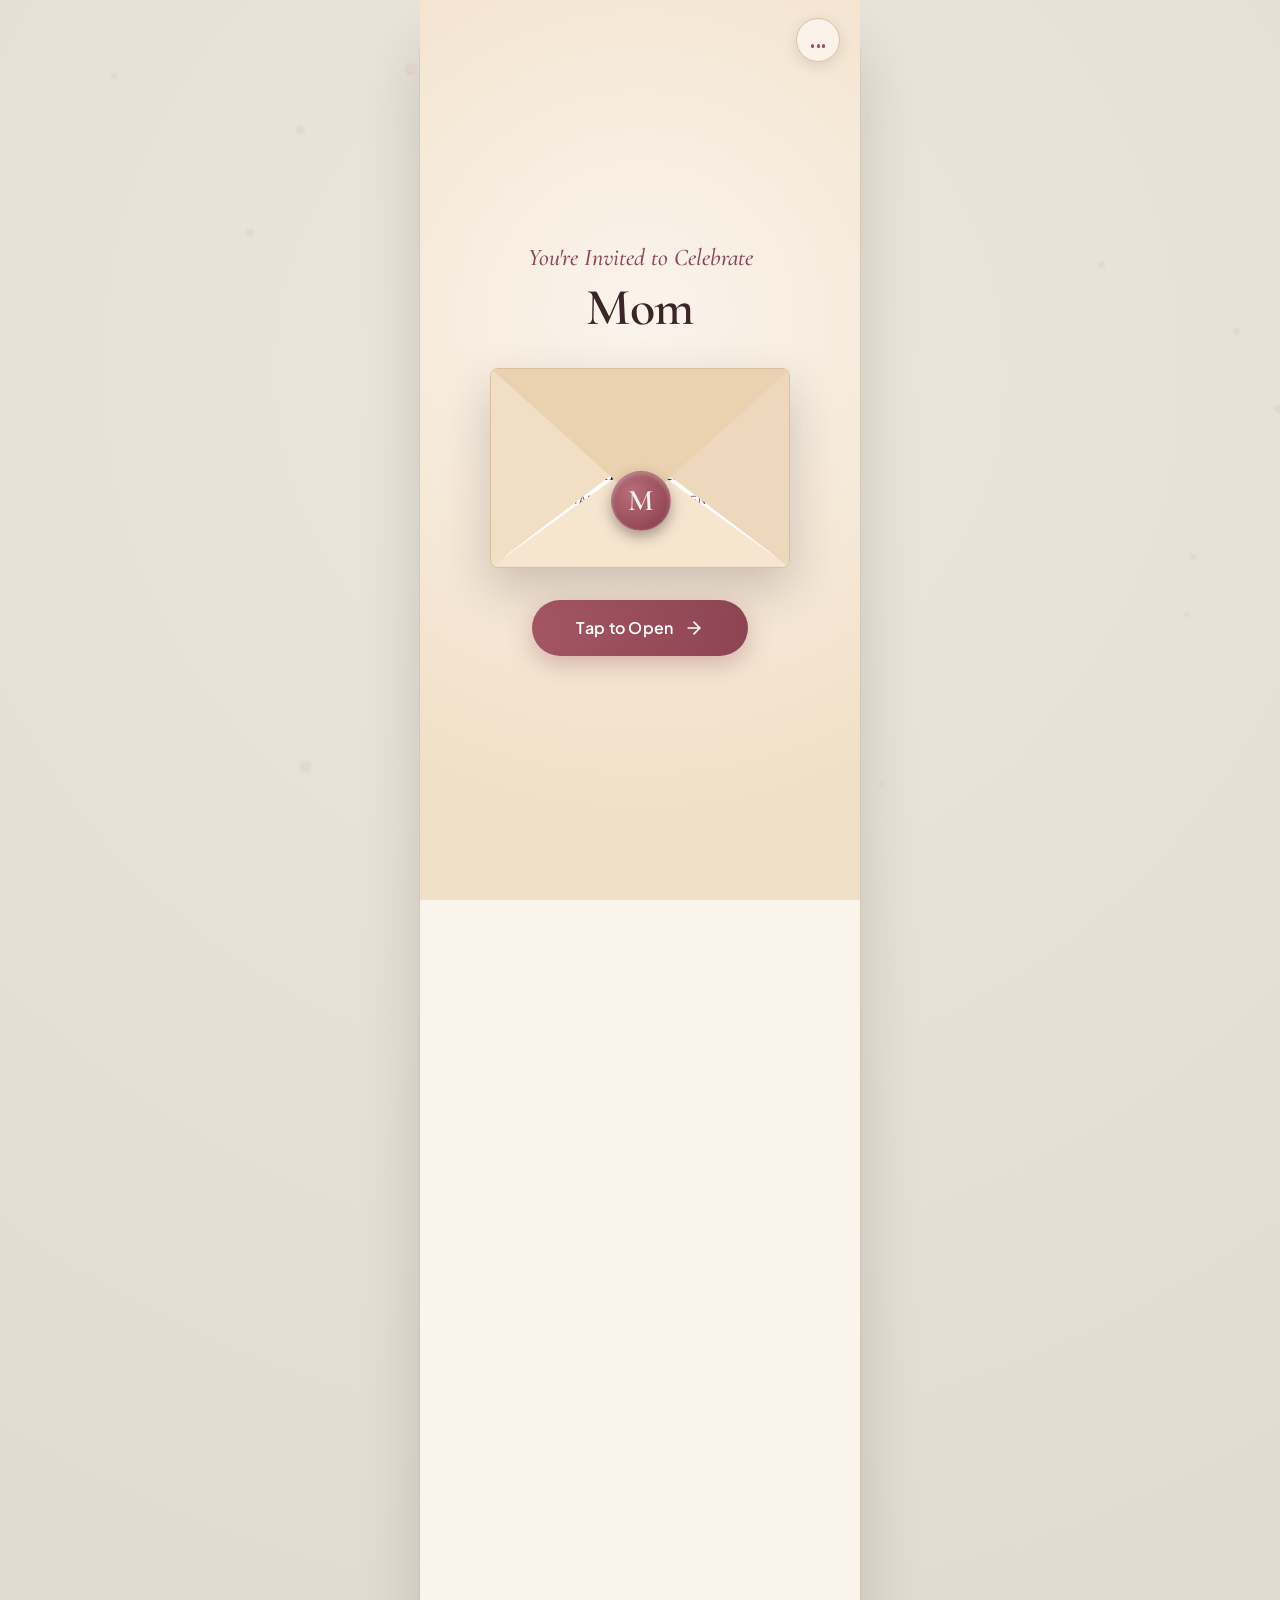
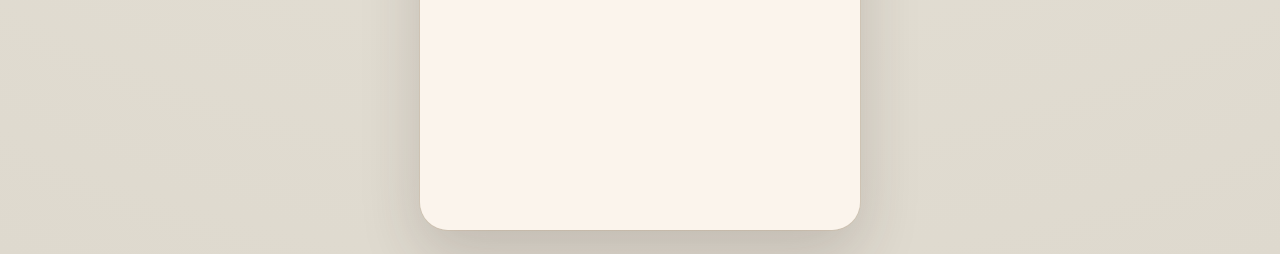
==== index.html @ 0b591f35 "drafft" ====
<!DOCTYPE html>
<html lang="en">
<head>
  <meta charset="utf-8">
  <meta name="viewport" content="width=device-width, initial-scale=1.0, maximum-scale=5.0, viewport-fit=cover">
  <meta name="theme-color" content="#FBF4EC">
  <meta name="apple-mobile-web-app-capable" content="yes">
  <meta name="apple-mobile-web-app-status-bar-style" content="default">
  <meta name="description" content="You're Invited to Celebrate Mom's Birthday! An elegant online invitation.">

  <title>Mom's Birthday Celebration | Online Invitation</title>

  <!-- Preconnect to Google Fonts for lightning-fast typography on mobile -->
  <link rel="preconnect" href="https://fonts.googleapis.com">
  <link rel="preconnect" href="https://fonts.gstatic.com" crossorigin>
  <link href="https://fonts.googleapis.com/css2?family=Cormorant+Garamond:ital,wght@0,500;0,600;1,500;1,600&family=Plus+Jakarta+Sans:wght@400;500;600;700&display=swap" rel="stylesheet">

  <link rel="stylesheet" href="css/style.css">
</head>
<body>

  <!-- Fullscreen Confetti Canvas -->
  <canvas id="confetti-canvas"></canvas>

  <!-- Ambient Floating Petals / Sparkles Background -->
  <div class="ambient-particles" id="ambient-particles" aria-hidden="true"></div>

  <!-- Sticky Audio Control Toggle -->
  <button id="music-toggle-btn" class="music-toggle-btn" aria-label="Play background music" title="Toggle Music">
    <div class="music-bars" aria-hidden="true">
      <span class="music-bar"></span>
      <span class="music-bar"></span>
      <span class="music-bar"></span>
    </div>
  </button>

  <!-- Central Mobile Container -->
  <div class="app-viewport">

    <!-- ====================================================================
         SCREEN 1: 3D INTERACTIVE ENVELOPE (Splash)
         ==================================================================== -->
    <section id="screen-envelope" class="screen-envelope" aria-label="Invitation Envelope">
      
      <div class="envelope-header">
        <p class="envelope-subtitle">You're Invited to Celebrate</p>
        <h1 class="envelope-title">Mom</h1>
      </div>

      <!-- 3D Envelope Stage -->
      <div class="envelope-stage" id="envelope-stage">
        <div class="envelope-box" id="envelope-box" role="button" tabindex="0" aria-label="Open Birthday Invitation Envelope">
          
          <!-- Back layer -->
          <div class="envelope-back"></div>

          <!-- The letter sliding upward -->
          <div class="envelope-letter" id="envelope-letter">
            <span class="letter-mini-title">A Milestone Celebration</span>
            <span class="letter-mini-name">Mom's Birthday</span>
            <span class="letter-mini-date">Tap below to open</span>
          </div>

          <!-- Front envelope folds -->
          <div class="envelope-front-pocket" aria-hidden="true">
            <div class="envelope-pocket-left"></div>
            <div class="envelope-pocket-right"></div>
            <div class="envelope-pocket-bottom"></div>
          </div>

          <!-- Top flap that rotates in 3D -->
          <div class="envelope-flap" id="envelope-flap" aria-hidden="true"></div>

          <!-- Wax Seal with "M" initial -->
          <div class="wax-seal" id="wax-seal" aria-hidden="true">M</div>

        </div>
      </div>

      <!-- Open CTA Button -->
      <button id="open-invite-btn" class="open-invite-btn">
        <span>Tap to Open</span>
        <svg width="20" height="20" viewBox="0 0 24 24" fill="none" stroke="currentColor" stroke-width="2" stroke-linecap="round" stroke-linejoin="round" aria-hidden="true">
          <path d="M5 12h14"></path>
          <path d="m12 5 7 7-7 7"></path>
        </svg>
      </button>

    </section>

    <!-- ====================================================================
         SCREEN 2 & 3: MAIN CELEBRATION INVITATION
         ==================================================================== -->
    <main id="main-invitation" class="main-invitation">

      <!-- --- HERO SECTION --- -->
      <header class="hero-section">
        <p class="hero-tagline">A Birthday Celebration</p>
        
        <!-- Arched Photo Frame -->
        <div class="mom-portrait-wrap">
          <img src="asset/mader.jpeg" alt="Mom's Portrait" class="mom-portrait-img" loading="eager">
        </div>

        <h1 class="hero-name">Mom</h1>
        <p class="hero-milestone">50th Birthday</p>

        <!-- Live Real-Time Countdown -->
        <div class="countdown-container" aria-label="Countdown to Birthday Celebration">
          <div class="countdown-box">
            <div class="countdown-value" id="count-days">00</div>
            <div class="countdown-label">Days</div>
          </div>
          <div class="countdown-box">
            <div class="countdown-value" id="count-hours">00</div>
            <div class="countdown-label">Hours</div>
          </div>
          <div class="countdown-box">
            <div class="countdown-value" id="count-mins">00</div>
            <div class="countdown-label">Mins</div>
          </div>
          <div class="countdown-box">
            <div class="countdown-value" id="count-secs">00</div>
            <div class="countdown-label">Secs</div>
          </div>
        </div>
      </header>

      <!-- --- MEMORY LANE SECTION --- -->
      <section class="memory-lane-section" aria-label="Memory Lane Photo Carousel">
        <h2 class="section-heading">Memory Lane</h2>
        <p class="section-subheading">Swipe through the years</p>

        <div class="carousel-viewport-wrapper">
          <button id="carousel-prev" class="carousel-nav-btn carousel-nav-prev" aria-label="Previous Photo">
            <svg width="18" height="18" viewBox="0 0 24 24" fill="none" stroke="currentColor" stroke-width="2.5" stroke-linecap="round" stroke-linejoin="round"><path d="m15 18-6-6 6-6"/></svg>
          </button>

          <div class="memory-carousel" id="memory-carousel" tabindex="0">
            
            <article class="memory-card">
              <div class="memory-photo-wrap">
                <img src="asset/2.jpeg" alt="Memory Photo 1" loading="lazy">
              </div>
              <div class="memory-caption-box">
                <h3 class="memory-caption-title">Forever Radiant</h3>
                <p class="memory-caption-text">A heart full of love and grace that lights up every room.</p>
              </div>
            </article>

            <article class="memory-card">
              <div class="memory-photo-wrap">
                <img src="asset/3.jpeg" alt="Memory Photo 2" loading="lazy">
              </div>
              <div class="memory-caption-box">
                <h3 class="memory-caption-title">Golden Moments</h3>
                <p class="memory-caption-text">Through all the years, your laughter and wisdom guide us.</p>
              </div>
            </article>

            <article class="memory-card">
              <div class="memory-photo-wrap">
                <img src="asset/4.jpeg" alt="Memory Photo 3" loading="lazy">
              </div>
              <div class="memory-caption-box">
                <h3 class="memory-caption-title">Family First</h3>
                <p class="memory-caption-text">The pillar of our family, nurturing every dream with devotion.</p>
              </div>
            </article>

            <article class="memory-card">
              <div class="memory-photo-wrap">
                <img src="asset/5.jpeg" alt="Memory Photo 4" loading="lazy">
              </div>
              <div class="memory-caption-box">
                <h3 class="memory-caption-title">Cherished Memories</h3>
                <p class="memory-caption-text">Surrounded by loved ones and warm, beautiful smiles.</p>
              </div>
            </article>

            <article class="memory-card">
              <div class="memory-photo-wrap">
                <img src="asset/cake.jpeg" alt="Memory Photo 5" loading="lazy">
              </div>
              <div class="memory-caption-box">
                <h3 class="memory-caption-title">A Life Well Lived</h3>
                <p class="memory-caption-text">Celebrating five decades of wonderful memories and sweet blessings.</p>
              </div>
            </article>

          </div>

          <button id="carousel-next" class="carousel-nav-btn carousel-nav-next" aria-label="Next Photo">
            <svg width="18" height="18" viewBox="0 0 24 24" fill="none" stroke="currentColor" stroke-width="2.5" stroke-linecap="round" stroke-linejoin="round"><path d="m9 18 6-6-6-6"/></svg>
          </button>
        </div>
      </section>

      <!-- --- CELEBRATION DETAILS SECTION --- -->
      <section class="details-section" aria-label="Event Details">
        <h2 class="section-heading" style="text-align: center;">The Celebration</h2>

        <div class="details-card-stack">
          
          <!-- Date & Time Card -->
          <div class="detail-card">
            <p class="detail-card-badge">Date &amp; Time</p>
            <div class="detail-card-main">Wednesday, November 11, 2026</div>
            <div class="detail-card-sub">12:00 PM – 1:00 PM</div>
          </div>

          <!-- Venue Card -->
          <div class="detail-card">
            <p class="detail-card-badge">Venue</p>
            <div class="detail-card-main">Lipa Grill - Padre Garcia</div>
            <div class="detail-card-sub">San Felipe, Padre Garcia</div>
          </div>

          

        </div>

        <!-- Action Links: Directions & Add to Calendar -->
        <div class="details-action-buttons">
          <a id="btn-get-directions" class="btn-primary-action" href="https://www.google.com/maps/place/Lipa+Grill+-+Padre+Garcia/@13.890363,121.197294,17z/data=!3m1!4b1!4m6!3m5!1s0x33bd15001cda605d:0xf23dfb83ab8018b2!8m2!3d13.890363!4d121.2021595!16s%2Fg%2F11x8gn_b1b?entry=ttu&g_ep=EgoyMDI2MTAyOC4wIKXMDSoASAFQAw%3D%3D" target="_blank" rel="noopener">
            <svg width="20" height="20" viewBox="0 0 24 24" fill="none" stroke="currentColor" stroke-width="2" stroke-linecap="round" stroke-linejoin="round" aria-hidden="true">
              <path d="M20 10c0 6-8 12-8 12S4 16 4 10a8 8 0 0 1 16 0z"></path>
              <circle cx="12" cy="10" r="3"></circle>
            </svg>
            <span>Get Directions</span>
          </a>

          <button id="btn-add-calendar" class="btn-secondary-action">
            <svg width="20" height="20" viewBox="0 0 24 24" fill="none" stroke="currentColor" stroke-width="2" stroke-linecap="round" stroke-linejoin="round" aria-hidden="true">
              <rect x="3" y="4" width="18" height="18" rx="2"></rect>
              <path d="M16 2v4M8 2v4M3 10h18M12 14v4M10 16h4"></path>
            </svg>
            <span>Add to Calendar</span>
          </button>
        </div>
      </section>

      <!-- Host Signature -->
      <footer class="host-signature">
        With love, The Family
      </footer>

    </main>

  </div>

  <!-- Lightbox Modal for Photo Enlargement -->
  <div id="lightbox-modal" class="lightbox-modal" role="dialog" aria-modal="true" aria-label="Photo Lightbox">
    <button id="lightbox-close-btn" class="lightbox-close-btn" aria-label="Close Lightbox">
      <svg width="24" height="24" viewBox="0 0 24 24" fill="none" stroke="currentColor" stroke-width="2" stroke-linecap="round" stroke-linejoin="round">
        <line x1="18" y1="6" x2="6" y2="18"></line>
        <line x1="6" y1="6" x2="18" y2="18"></line>
      </svg>
    </button>
    <img id="lightbox-img" class="lightbox-img" src="" alt="Enlarged Memory Photo">
    <p id="lightbox-caption" class="lightbox-caption"></p>
  </div>

  <!-- Application Logic -->
  <script src="js/config.js"></script>
  <script src="js/app.js"></script>
</body>
</html>
---- css/style.css ----
/* ==========================================================================
   Mom's Birthday Invitation - Luxury Mobile-First Stylesheet
   ========================================================================== */

/* --- Custom Properties / Design Tokens --- */
:root {
  --color-bg-body: #f5f3ee;
  --color-bg-page: #FBF4EC;
  --color-bg-cream: #FFFAF4;
  --color-bg-sand: #F1E0C8;
  --color-bg-champagne: #EAD2B0;
  --color-bg-gold-light: #E8D5B5;
  --color-bg-section: #F6EADB;
  
  --color-primary: #9A4F5B;
  --color-primary-dark: #8C4452;
  --color-primary-light: #B76E79;
  
  --color-text-main: #3A2528;
  --color-text-muted: #6B5256;
  --color-text-light: #8A7276;
  
  --color-border-soft: #E3CDB0;
  --color-border-gold: #D9BFA0;
  --color-gold-accent: #C9A875;
  
  --color-whatsapp: #1E7A4C;
  --color-whatsapp-hover: #17653e;

  --font-serif: 'Cormorant Garamond', Georgia, 'Times New Roman', serif;
  --font-sans: 'Plus Jakarta Sans', -apple-system, BlinkMacSystemFont, "Segoe UI", Roboto, sans-serif;
  
  --shadow-card: 0 4px 20px rgba(58, 37, 40, 0.08);
  --shadow-float: 0 12px 32px rgba(58, 37, 40, 0.14);
  --shadow-envelope: 0 20px 48px rgba(58, 37, 40, 0.22);
  --shadow-glow: 0 0 28px rgba(183, 110, 121, 0.35);

  --radius-sm: 8px;
  --radius-md: 14px;
  --radius-lg: 20px;
  --radius-pill: 9999px;
  
  --transition-smooth: 0.35s cubic-bezier(0.25, 1, 0.5, 1);
  --transition-bounce: 0.5s cubic-bezier(0.34, 1.56, 0.64, 1);
}

/* --- Reset & Base --- */
*, *::before, *::after {
  box-sizing: border-box;
  margin: 0;
  padding: 0;
}

html {
  font-size: 16px;
  background-color: var(--color-bg-body);
  color: var(--color-text-main);
  font-family: var(--font-sans);
  -webkit-font-smoothing: antialiased;
  -moz-osx-font-smoothing: grayscale;
  scroll-behavior: smooth;
  touch-action: manipulation;
}

body {
  min-height: 100vh;
  min-height: 100dvh;
  margin: 0;
  padding: 0;
  background-color: var(--color-bg-body);
  display: flex;
  justify-content: center;
  align-items: flex-start;
  overflow-x: hidden;
  color: var(--color-text-main);
}

/* Luxury phone container - full width on mobile, centered card on desktop */
.app-viewport {
  width: 100%;
  max-width: 440px;
  min-height: 100vh;
  min-height: 100dvh;
  background-color: var(--color-bg-page);
  position: relative;
  overflow-x: hidden;
  box-shadow: 0 0 50px rgba(0, 0, 0, 0.1);
  display: flex;
  flex-direction: column;
}

@media (min-width: 480px) {
  body {
    padding: 24px 0;
    background: radial-gradient(circle at 50% 20%, #ebe7dc 0%, #ded9ce 100%);
  }
  .app-viewport {
    border-radius: 28px;
    min-height: 92vh;
    box-shadow: 0 24px 60px rgba(58, 37, 40, 0.18), 0 0 0 1px rgba(217, 191, 160, 0.3);
  }
}

/* Utility buttons */
button {
  font-family: inherit;
  cursor: pointer;
  border: none;
  background: none;
  touch-action: manipulation;
  -webkit-tap-highlight-color: transparent;
}

input, textarea {
  font-family: inherit;
  -webkit-tap-highlight-color: transparent;
}

/* Ambient Canvas / Confetti */
#confetti-canvas {
  position: fixed;
  inset: 0;
  width: 100%;
  height: 100%;
  pointer-events: none;
  z-index: 9999;
}

/* Floating Petals / Sparkles Background Overlay */
.ambient-particles {
  position: absolute;
  inset: 0;
  pointer-events: none;
  overflow: hidden;
  z-index: 1;
}

.particle {
  position: absolute;
  border-radius: 50%;
  background: radial-gradient(circle, rgba(232, 213, 181, 0.8) 0%, rgba(183, 110, 121, 0.2) 80%);
  filter: blur(1px);
  animation: floatDrift linear infinite;
  opacity: 0.6;
}

@keyframes floatDrift {
  0% {
    transform: translateY(-20px) rotate(0deg);
    opacity: 0;
  }
  20% {
    opacity: 0.7;
  }
  80% {
    opacity: 0.7;
  }
  100% {
    transform: translateY(105vh) rotate(360deg);
    opacity: 0;
  }
}

/* Sticky Music Controller */
.music-toggle-btn {
  position: fixed;
  top: 18px;
  right: max(18px, calc(50% - 200px));
  z-index: 500;
  width: 44px;
  height: 44px;
  border-radius: 50%;
  background: rgba(251, 244, 236, 0.92);
  backdrop-filter: blur(8px);
  -webkit-backdrop-filter: blur(8px);
  border: 1px solid var(--color-border-gold);
  color: var(--color-text-main);
  display: flex;
  align-items: center;
  justify-content: center;
  box-shadow: 0 4px 14px rgba(58, 37, 40, 0.12);
  transition: transform 0.2s ease, background-color 0.2s ease;
}

.music-toggle-btn:active {
  transform: scale(0.92);
}

.music-bars {
  display: flex;
  align-items: flex-end;
  gap: 2.5px;
  height: 16px;
}

.music-bar {
  width: 3px;
  height: 4px;
  background-color: var(--color-primary);
  border-radius: 2px;
  transition: height 0.2s ease;
}

.music-toggle-btn.playing .music-bar:nth-child(1) {
  animation: barBounce 0.8s ease-in-out infinite alternate;
}
.music-toggle-btn.playing .music-bar:nth-child(2) {
  animation: barBounce 0.6s ease-in-out infinite 0.2s alternate;
}
.music-toggle-btn.playing .music-bar:nth-child(3) {
  animation: barBounce 0.9s ease-in-out infinite 0.4s alternate;
}

@keyframes barBounce {
  0% { height: 4px; }
  100% { height: 16px; }
}

/* ==========================================================================
   SCREEN 1: 3D INTERACTIVE ENVELOPE (Splash Screen)
   ========================================================================== */
.screen-envelope {
  position: fixed;
  inset: 0;
  width: 100%;
  height: 100%;
  max-width: 440px;
  margin: 0 auto;
  background: #F1E0C8;
  background: radial-gradient(circle at 50% 35%, #FBF4EC 0%, #F1E0C8 80%);
  display: flex;
  flex-direction: column;
  align-items: center;
  justify-content: center;
  gap: 32px;
  padding: 24px;
  z-index: 100;
  transition: opacity 0.8s cubic-bezier(0.4, 0, 0.2, 1), visibility 0.8s;
}

.screen-envelope.is-hidden {
  opacity: 0;
  visibility: hidden;
  pointer-events: none;
}

.envelope-header {
  text-align: center;
  transform: translateY(0);
  transition: transform 0.6s ease, opacity 0.6s ease;
}

.envelope-subtitle {
  margin: 0;
  font-family: var(--font-serif);
  font-style: italic;
  font-weight: 500;
  font-size: 24px;
  line-height: 1.2;
  color: var(--color-primary-dark);
}

.envelope-title {
  margin: 8px 0 0;
  font-family: var(--font-serif);
  font-weight: 600;
  font-size: 52px;
  line-height: 1.05;
  color: var(--color-text-main);
  letter-spacing: -0.01em;
}

/* 3D Envelope Container */
.envelope-stage {
  perspective: 1200px;
  width: 300px;
  height: 200px;
  position: relative;
  cursor: pointer;
}

.envelope-box {
  width: 100%;
  height: 100%;
  position: relative;
  background-color: #FBF4EC;
  border: 1px solid var(--color-border-gold);
  border-radius: 8px;
  box-shadow: var(--shadow-envelope);
  transform-style: preserve-3d;
  transition: transform 0.4s ease;
}

.envelope-stage:hover .envelope-box {
  transform: translateY(-4px);
}

/* Back Pocket */
.envelope-back {
  position: absolute;
  inset: 0;
  background: #ecd5ba;
  border-radius: 8px;
}

/* The Letter Card inside the envelope */
.envelope-letter {
  position: absolute;
  left: 12px;
  right: 12px;
  top: 10px;
  height: 180px;
  background: #FFFDFC;
  border: 1px solid rgba(217, 191, 160, 0.6);
  border-radius: 6px;
  padding: 16px;
  display: flex;
  flex-direction: column;
  align-items: center;
  justify-content: center;
  text-align: center;
  box-shadow: 0 2px 8px rgba(0, 0, 0, 0.06);
  transform: translateY(0);
  transition: transform 0.8s cubic-bezier(0.2, 0.8, 0.2, 1);
  z-index: 2;
}

.letter-mini-title {
  font-family: var(--font-serif);
  font-style: italic;
  font-size: 16px;
  color: var(--color-primary);
}

.letter-mini-name {
  font-family: var(--font-serif);
  font-size: 26px;
  font-weight: 600;
  margin-top: 4px;
}

.letter-mini-date {
  font-size: 11px;
  letter-spacing: 0.1em;
  text-transform: uppercase;
  color: var(--color-text-muted);
  margin-top: 6px;
}

/* Envelope Front Pockets (Left, Right, Bottom Triangles) */
.envelope-front-pocket {
  position: absolute;
  inset: 0;
  z-index: 3;
  pointer-events: none;
}

.envelope-pocket-bottom {
  position: absolute;
  bottom: 0;
  left: 0;
  width: 100%;
  height: 130px;
  background: #f6e6d0;
  clip-path: polygon(0 100%, 100% 100%, 50% 18%);
  border-bottom-left-radius: 8px;
  border-bottom-right-radius: 8px;
  box-shadow: 0 -2px 10px rgba(58, 37, 40, 0.05);
}

.envelope-pocket-left {
  position: absolute;
  top: 0;
  left: 0;
  width: 130px;
  height: 100%;
  background: #f2dec5;
  clip-path: polygon(0 0, 0 100%, 100% 50%);
  border-top-left-radius: 8px;
  border-bottom-left-radius: 8px;
}

.envelope-pocket-right {
  position: absolute;
  top: 0;
  right: 0;
  width: 130px;
  height: 100%;
  background: #edd8be;
  clip-path: polygon(100% 0, 100% 100%, 0 50%);
  border-top-right-radius: 8px;
  border-bottom-right-radius: 8px;
}

/* Envelope Top Flap (Folds down over the letter, rotates up on open) */
.envelope-flap {
  position: absolute;
  top: 0;
  left: 0;
  width: 300px;
  height: 135px;
  background: #EAD2B0;
  clip-path: polygon(0 0, 100% 0, 50% 100%);
  transform-origin: top center;
  transform-style: preserve-3d;
  transition: transform 0.85s cubic-bezier(0.4, 0, 0.2, 1);
  z-index: 5;
  border-top-left-radius: 8px;
  border-top-right-radius: 8px;
  filter: drop-shadow(0 6px 6px rgba(58, 37, 40, 0.15));
}

/* Wax Seal with "M" */
.wax-seal {
  position: absolute;
  left: 120px;
  top: 102px;
  width: 60px;
  height: 60px;
  border-radius: 50%;
  background: radial-gradient(circle at 35% 35%, #B76E79 0%, #9A4F5B 60%, #7A3944 100%);
  color: #FBF4EC;
  display: flex;
  align-items: center;
  justify-content: center;
  font-family: var(--font-serif);
  font-weight: 600;
  font-size: 30px;
  box-shadow: 0 6px 14px rgba(58, 37, 40, 0.4), inset 0 2px 4px rgba(255, 255, 255, 0.3);
  border: 1px solid rgba(255, 255, 255, 0.2);
  z-index: 6;
  transition: transform 0.4s ease, opacity 0.4s ease;
  animation: sealGlow 2.5s ease-in-out infinite;
}

@keyframes sealGlow {
  0%, 100% {
    box-shadow: 0 6px 14px rgba(58, 37, 40, 0.4), 0 0 0 0 rgba(183, 110, 121, 0.4);
  }
  50% {
    box-shadow: 0 6px 16px rgba(58, 37, 40, 0.45), 0 0 16px 4px rgba(183, 110, 121, 0.5);
  }
}

/* Tap to Open CTA Button */
.open-invite-btn {
  height: 56px;
  padding: 0 44px;
  border-radius: var(--radius-pill);
  background: var(--color-primary);
  background: linear-gradient(135deg, #a85865 0%, #8c4452 100%);
  color: #ffffff;
  font-size: 16px;
  font-weight: 600;
  letter-spacing: 0.02em;
  box-shadow: 0 8px 24px rgba(154, 79, 91, 0.35);
  display: flex;
  align-items: center;
  gap: 10px;
  transition: transform 0.2s ease, box-shadow 0.2s ease;
  animation: pulseButton 2s infinite ease-in-out;
}

.open-invite-btn:hover {
  transform: translateY(-2px);
  box-shadow: 0 10px 28px rgba(154, 79, 91, 0.45);
}

.open-invite-btn:active {
  transform: scale(0.96);
}

@keyframes pulseButton {
  0%, 100% {
    transform: scale(1);
  }
  50% {
    transform: scale(1.03);
  }
}

/* Envelope Opening State Transitions */
.envelope-box.is-opening .envelope-flap {
  transform: rotateX(180deg);
  z-index: 1;
  transition-duration: 0.8s;
}

.envelope-box.is-opening .wax-seal {
  transform: scale(1.3);
  opacity: 0;
  transition: transform 0.4s ease, opacity 0.4s ease;
}

.envelope-box.is-opening .envelope-letter {
  transform: translateY(-110px);
  z-index: 4;
  transition-delay: 0.45s;
}

/* ==========================================================================
   SCREEN 2 & 3: MAIN INVITATION CONTENT
   ========================================================================== */
.main-invitation {
  width: 100%;
  opacity: 0;
  transform: translateY(20px);
  transition: opacity 0.8s ease 0.2s, transform 0.8s ease 0.2s;
  display: flex;
  flex-direction: column;
}

.main-invitation.is-visible {
  opacity: 1;
  transform: translateY(0);
}

/* --- Hero Section --- */
.hero-section {
  padding: 64px 24px 36px;
  text-align: center;
  position: relative;
  background: var(--color-bg-page);
}

.hero-tagline {
  margin: 0;
  font-size: 12px;
  font-weight: 600;
  letter-spacing: 0.24em;
  text-transform: uppercase;
  color: var(--color-primary-dark);
}

/* Arched Portrait Frame */
.mom-portrait-wrap {
  width: 230px;
  height: 290px;
  margin: 24px auto 0;
  border: 3px solid var(--color-primary-light);
  border-radius: 115px 115px 16px 16px;
  background: var(--color-bg-gold-light);
  box-shadow: 0 0 0 8px rgba(183, 110, 121, 0.16), var(--shadow-glow);
  overflow: hidden;
  position: relative;
  transition: transform 0.4s ease;
}

.mom-portrait-wrap:hover {
  transform: scale(1.02);
}

.mom-portrait-img {
  width: 100%;
  height: 100%;
  object-fit: cover;
  object-position: center top;
  display: block;
}

.hero-name {
  margin: 28px 0 4px;
  font-family: var(--font-serif);
  font-weight: 600;
  font-size: 48px;
  line-height: 1.05;
  color: var(--color-text-main);
}

.hero-milestone {
  margin: 0;
  font-family: var(--font-serif);
  font-style: italic;
  font-weight: 500;
  font-size: 26px;
  line-height: 1.2;
  color: var(--color-primary-dark);
}

/* --- Countdown Timer --- */
.countdown-container {
  margin-top: 28px;
  display: flex;
  justify-content: center;
  gap: 10px;
}

.countdown-box {
  flex: 1;
  max-width: 78px;
  padding: 12px 4px;
  background: var(--color-bg-sand);
  border: 1px solid rgba(217, 191, 160, 0.4);
  border-radius: 14px;
  box-shadow: 0 2px 8px rgba(58, 37, 40, 0.05);
  transition: transform 0.2s ease;
}

.countdown-value {
  font-family: var(--font-serif);
  font-weight: 600;
  font-size: 34px;
  line-height: 1;
  color: var(--color-text-main);
  transition: transform 0.2s ease;
}

.countdown-label {
  margin-top: 5px;
  font-size: 11px;
  font-weight: 600;
  letter-spacing: 0.12em;
  text-transform: uppercase;
  color: var(--color-text-muted);
}

/* --- Memory Lane Section --- */
.memory-lane-section {
  padding: 38px 0 42px;
  background: var(--color-bg-section);
  text-align: center;
}

.section-heading {
  margin: 0;
  font-family: var(--font-serif);
  font-weight: 600;
  font-size: 36px;
  line-height: 1.1;
  color: var(--color-text-main);
}

.section-subheading {
  margin: 8px 0 24px;
  font-size: 14px;
  color: var(--color-text-muted);
}

.carousel-viewport-wrapper {
  position: relative;
  width: 100%;
}

.memory-carousel {
  display: flex;
  gap: 16px;
  overflow-x: auto;
  scroll-snap-type: x mandatory;
  -webkit-overflow-scrolling: touch;
  padding: 8px 24px 18px;
  text-align: left;
  scrollbar-width: none;
}

.memory-carousel::-webkit-scrollbar {
  display: none;
}

.memory-card {
  flex: 0 0 250px;
  scroll-snap-align: center;
  background: var(--color-bg-cream);
  border: 1px solid var(--color-border-soft);
  border-radius: var(--radius-lg);
  overflow: hidden;
  box-shadow: var(--shadow-card);
  cursor: pointer;
  transition: transform 0.3s ease, box-shadow 0.3s ease;
}

.memory-card:active {
  transform: scale(0.98);
}

.memory-photo-wrap {
  width: 100%;
  height: 220px;
  background: var(--color-bg-gold-light);
  overflow: hidden;
  position: relative;
}

.memory-photo-wrap img {
  width: 100%;
  height: 100%;
  object-fit: cover;
  transition: transform 0.5s ease;
}

.memory-card:hover .memory-photo-wrap img {
  transform: scale(1.05);
}

.memory-caption-box {
  padding: 14px 16px 18px;
}

.memory-caption-title {
  margin: 0 0 4px;
  font-family: var(--font-serif);
  font-weight: 600;
  font-size: 20px;
  line-height: 1.2;
  color: var(--color-text-main);
}

.memory-caption-text {
  margin: 0;
  font-size: 13px;
  line-height: 1.45;
  color: var(--color-text-muted);
}

/* Desktop carousel nav arrows */
.carousel-nav-btn {
  display: none;
  position: absolute;
  top: 50%;
  transform: translateY(-50%);
  width: 38px;
  height: 38px;
  border-radius: 50%;
  background: rgba(255, 255, 255, 0.9);
  border: 1px solid var(--color-border-soft);
  box-shadow: 0 4px 10px rgba(0,0,0,0.12);
  align-items: center;
  justify-content: center;
  z-index: 10;
  color: var(--color-text-main);
}

.carousel-nav-prev { left: 8px; }
.carousel-nav-next { right: 8px; }

@media (min-width: 440px) {
  .carousel-nav-btn {
    display: flex;
  }
}

/* Lightbox Modal */
.lightbox-modal {
  position: fixed;
  inset: 0;
  background: rgba(40, 24, 27, 0.88);
  backdrop-filter: blur(8px);
  -webkit-backdrop-filter: blur(8px);
  z-index: 2000;
  display: flex;
  flex-direction: column;
  align-items: center;
  justify-content: center;
  padding: 24px;
  opacity: 0;
  visibility: hidden;
  transition: opacity 0.3s ease, visibility 0.3s;
}

.lightbox-modal.is-active {
  opacity: 1;
  visibility: visible;
}

.lightbox-img {
  max-width: 100%;
  max-height: 65vh;
  border-radius: 12px;
  box-shadow: 0 20px 50px rgba(0, 0, 0, 0.4);
  object-fit: contain;
}

.lightbox-caption {
  margin-top: 16px;
  color: #fff;
  text-align: center;
  font-family: var(--font-serif);
  font-size: 20px;
}

.lightbox-close-btn {
  position: absolute;
  top: 24px;
  right: 24px;
  width: 44px;
  height: 44px;
  border-radius: 50%;
  background: rgba(255, 255, 255, 0.2);
  color: #fff;
  display: flex;
  align-items: center;
  justify-content: center;
}

/* --- Celebration Details Cards --- */
.details-section {
  padding: 44px 24px 36px;
  background: var(--color-bg-page);
}

.details-card-stack {
  display: flex;
  flex-direction: column;
  gap: 14px;
  margin-top: 24px;
}

.detail-card {
  background: var(--color-bg-cream);
  border: 1px solid var(--color-border-soft);
  border-radius: var(--radius-lg);
  padding: 20px;
  box-shadow: var(--shadow-card);
  position: relative;
  transition: transform 0.2s ease;
}

.detail-card-badge {
  margin: 0 0 6px;
  font-size: 11px;
  font-weight: 700;
  letter-spacing: 0.16em;
  text-transform: uppercase;
  color: var(--color-primary-dark);
}

.detail-card-main {
  font-family: var(--font-serif);
  font-weight: 600;
  font-size: 26px;
  line-height: 1.15;
  color: var(--color-text-main);
}

.detail-card-sub {
  margin-top: 5px;
  font-size: 14px;
  color: var(--color-text-muted);
}

/* Dress Code Color Swatches */
.dresscode-palette {
  margin-top: 14px;
  display: flex;
  align-items: center;
  gap: 12px;
}

.color-swatch-item {
  display: flex;
  align-items: center;
  gap: 6px;
}

.color-swatch-circle {
  width: 32px;
  height: 32px;
  border-radius: 50%;
  border: 1px solid var(--color-border-gold);
  box-shadow: 0 2px 6px rgba(0,0,0,0.08);
  display: inline-block;
}

.color-swatch-name {
  font-size: 12px;
  font-weight: 500;
  color: var(--color-text-muted);
}

/* Action Buttons (Directions & Calendar) */
.details-action-buttons {
  margin-top: 24px;
  display: flex;
  flex-direction: column;
  gap: 12px;
}

.btn-primary-action,
.btn-secondary-action {
  height: 52px;
  border-radius: var(--radius-pill);
  font-size: 16px;
  font-weight: 600;
  display: flex;
  align-items: center;
  justify-content: center;
  gap: 10px;
  transition: transform 0.15s ease, background-color 0.2s ease;
  text-decoration: none;
}

.btn-primary-action {
  background: var(--color-primary);
  color: #ffffff;
  box-shadow: 0 6px 18px rgba(154, 79, 91, 0.25);
}

.btn-primary-action:hover {
  background: var(--color-primary-dark);
}

.btn-secondary-action {
  border: 2px solid var(--color-primary);
  background: transparent;
  color: var(--color-primary-dark);
}

.btn-secondary-action:hover {
  background: rgba(154, 79, 91, 0.06);
}

.btn-primary-action:active,
.btn-secondary-action:active {
  transform: scale(0.98);
}

/* --- RSVP Form Section --- */
.rsvp-section {
  padding: 40px 24px 44px;
  background: var(--color-bg-sand);
}

.rsvp-form-box {
  margin-top: 20px;
}

.form-label {
  display: block;
  margin-bottom: 8px;
  font-size: 14px;
  font-weight: 600;
  color: var(--color-text-main);
}

.form-input-text,
.form-input-textarea {
  width: 100%;
  box-sizing: border-box;
  border: 1px solid rgba(138, 111, 85, 0.6);
  border-radius: var(--radius-md);
  background: var(--color-bg-cream);
  color: var(--color-text-main);
  font-size: 16px;
  padding: 0 16px;
  transition: border-color 0.2s ease, box-shadow 0.2s ease;
}

.form-input-text {
  height: 52px;
}

.form-input-textarea {
  height: 110px;
  padding: 14px 16px;
  resize: vertical;
}

.form-input-text:focus,
.form-input-textarea:focus {
  outline: none;
  border-color: var(--color-primary);
  box-shadow: 0 0 0 3px rgba(154, 79, 91, 0.16);
}

/* Attendance Choice Pill Buttons */
.attendance-toggle-row {
  margin: 18px 0;
  display: flex;
  gap: 10px;
}

.attendance-toggle-btn {
  flex: 1;
  height: 52px;
  border-radius: var(--radius-pill);
  border: 2px solid var(--color-primary);
  font-size: 14px;
  font-weight: 600;
  transition: all 0.2s ease;
  background: transparent;
  color: var(--color-primary-dark);
}

.attendance-toggle-btn.is-active {
  background: var(--color-primary);
  color: #ffffff;
  box-shadow: 0 4px 14px rgba(154, 79, 91, 0.28);
}

/* Guest Counter Controls */
.guest-counter-row {
  margin: 18px 0;
  display: flex;
  align-items: center;
  gap: 18px;
}

.counter-btn {
  width: 48px;
  height: 48px;
  border-radius: 50%;
  border: 2px solid var(--color-primary);
  color: var(--color-primary-dark);
  font-size: 24px;
  font-weight: 600;
  display: flex;
  align-items: center;
  justify-content: center;
  transition: all 0.15s ease;
}

.counter-btn:disabled {
  opacity: 0.35;
  cursor: not-allowed;
}

.counter-btn:not(:disabled):active {
  transform: scale(0.92);
  background: rgba(154, 79, 91, 0.1);
}

.guest-count-display {
  min-width: 36px;
  text-align: center;
  font-family: var(--font-serif);
  font-weight: 600;
  font-size: 34px;
  color: var(--color-text-main);
}

/* Submit Button */
.btn-submit-rsvp {
  margin-top: 24px;
  width: 100%;
  height: 56px;
  border-radius: var(--radius-pill);
  background: var(--color-primary);
  color: #ffffff;
  font-size: 16px;
  font-weight: 600;
  box-shadow: 0 8px 24px rgba(154, 79, 91, 0.35);
  display: flex;
  align-items: center;
  justify-content: center;
  gap: 8px;
  transition: transform 0.2s ease, background-color 0.2s ease;
}

.btn-submit-rsvp:hover {
  background: var(--color-primary-dark);
}

.btn-submit-rsvp:active {
  transform: scale(0.98);
}

/* Host Signature */
.host-signature {
  margin: 0;
  padding: 32px 24px 40px;
  text-align: center;
  font-family: var(--font-serif);
  font-style: italic;
  font-weight: 500;
  font-size: 22px;
  line-height: 1.2;
  color: var(--color-primary-dark);
}

/* ==========================================================================
   SCREEN 4: RSVP THANK YOU SCREEN
   ========================================================================== */
.screen-thankyou {
  display: none;
  width: 100%;
  background: var(--color-bg-sand);
  background: radial-gradient(circle at 50% 30%, #FBF4EC 0%, #F1E0C8 90%);
  flex-direction: column;
  align-items: center;
  justify-content: center;
  padding: 56px 28px;
  text-align: center;
  gap: 18px;
  animation: fadeIn 0.6s ease forwards;
}

.screen-thankyou.is-visible {
  display: flex;
}

@keyframes fadeIn {
  from { opacity: 0; transform: translateY(16px); }
  to { opacity: 1; transform: translateY(0); }
}

.thankyou-check-circle {
  width: 72px;
  height: 72px;
  border-radius: 50%;
  background: var(--color-primary);
  color: #ffffff;
  display: flex;
  align-items: center;
  justify-content: center;
  box-shadow: 0 10px 24px rgba(154, 79, 91, 0.35);
  margin-bottom: 6px;
  animation: scalePop 0.5s var(--transition-bounce);
}

@keyframes scalePop {
  0% { transform: scale(0); }
  80% { transform: scale(1.15); }
  100% { transform: scale(1); }
}

.thankyou-title {
  margin: 0;
  font-family: var(--font-serif);
  font-weight: 600;
  font-size: 38px;
  line-height: 1.1;
  color: var(--color-text-main);
}

.thankyou-message {
  margin: 0 0 12px;
  font-size: 15px;
  line-height: 1.55;
  color: var(--color-text-muted);
}

.thankyou-summary-badge {
  background: var(--color-bg-cream);
  border: 1px solid var(--color-border-soft);
  border-radius: var(--radius-md);
  padding: 14px 20px;
  width: 100%;
  text-align: left;
  font-size: 14px;
  line-height: 1.5;
  color: var(--color-text-main);
  box-shadow: var(--shadow-card);
}

.thankyou-action-stack {
  width: 100%;
  display: flex;
  flex-direction: column;
  gap: 12px;
  margin-top: 10px;
}

.btn-whatsapp-send {
  width: 100%;
  height: 56px;
  border-radius: var(--radius-pill);
  background: var(--color-whatsapp);
  color: #ffffff;
  font-size: 16px;
  font-weight: 600;
  display: flex;
  align-items: center;
  justify-content: center;
  gap: 10px;
  text-decoration: none;
  box-shadow: 0 6px 20px rgba(30, 122, 76, 0.3);
  transition: all 0.2s ease;
}

.btn-whatsapp-send:hover {
  background: var(--color-whatsapp-hover);
}

.btn-sms-send {
  width: 100%;
  height: 52px;
  border-radius: var(--radius-pill);
  border: 2px solid var(--color-primary);
  color: var(--color-primary-dark);
  font-size: 16px;
  font-weight: 600;
  display: flex;
  align-items: center;
  justify-content: center;
  gap: 10px;
  text-decoration: none;
  transition: all 0.2s ease;
}

.btn-sms-send:hover {
  background: rgba(154, 79, 91, 0.08);
}

.btn-back-invite {
  margin-top: 8px;
  font-size: 14px;
  font-weight: 600;
  color: var(--color-text-muted);
  text-decoration: underline;
  text-underline-offset: 4px;
}

/* Accessible focus styling */
:focus-visible {
  outline: 2px solid var(--color-primary);
  outline-offset: 2px;
}
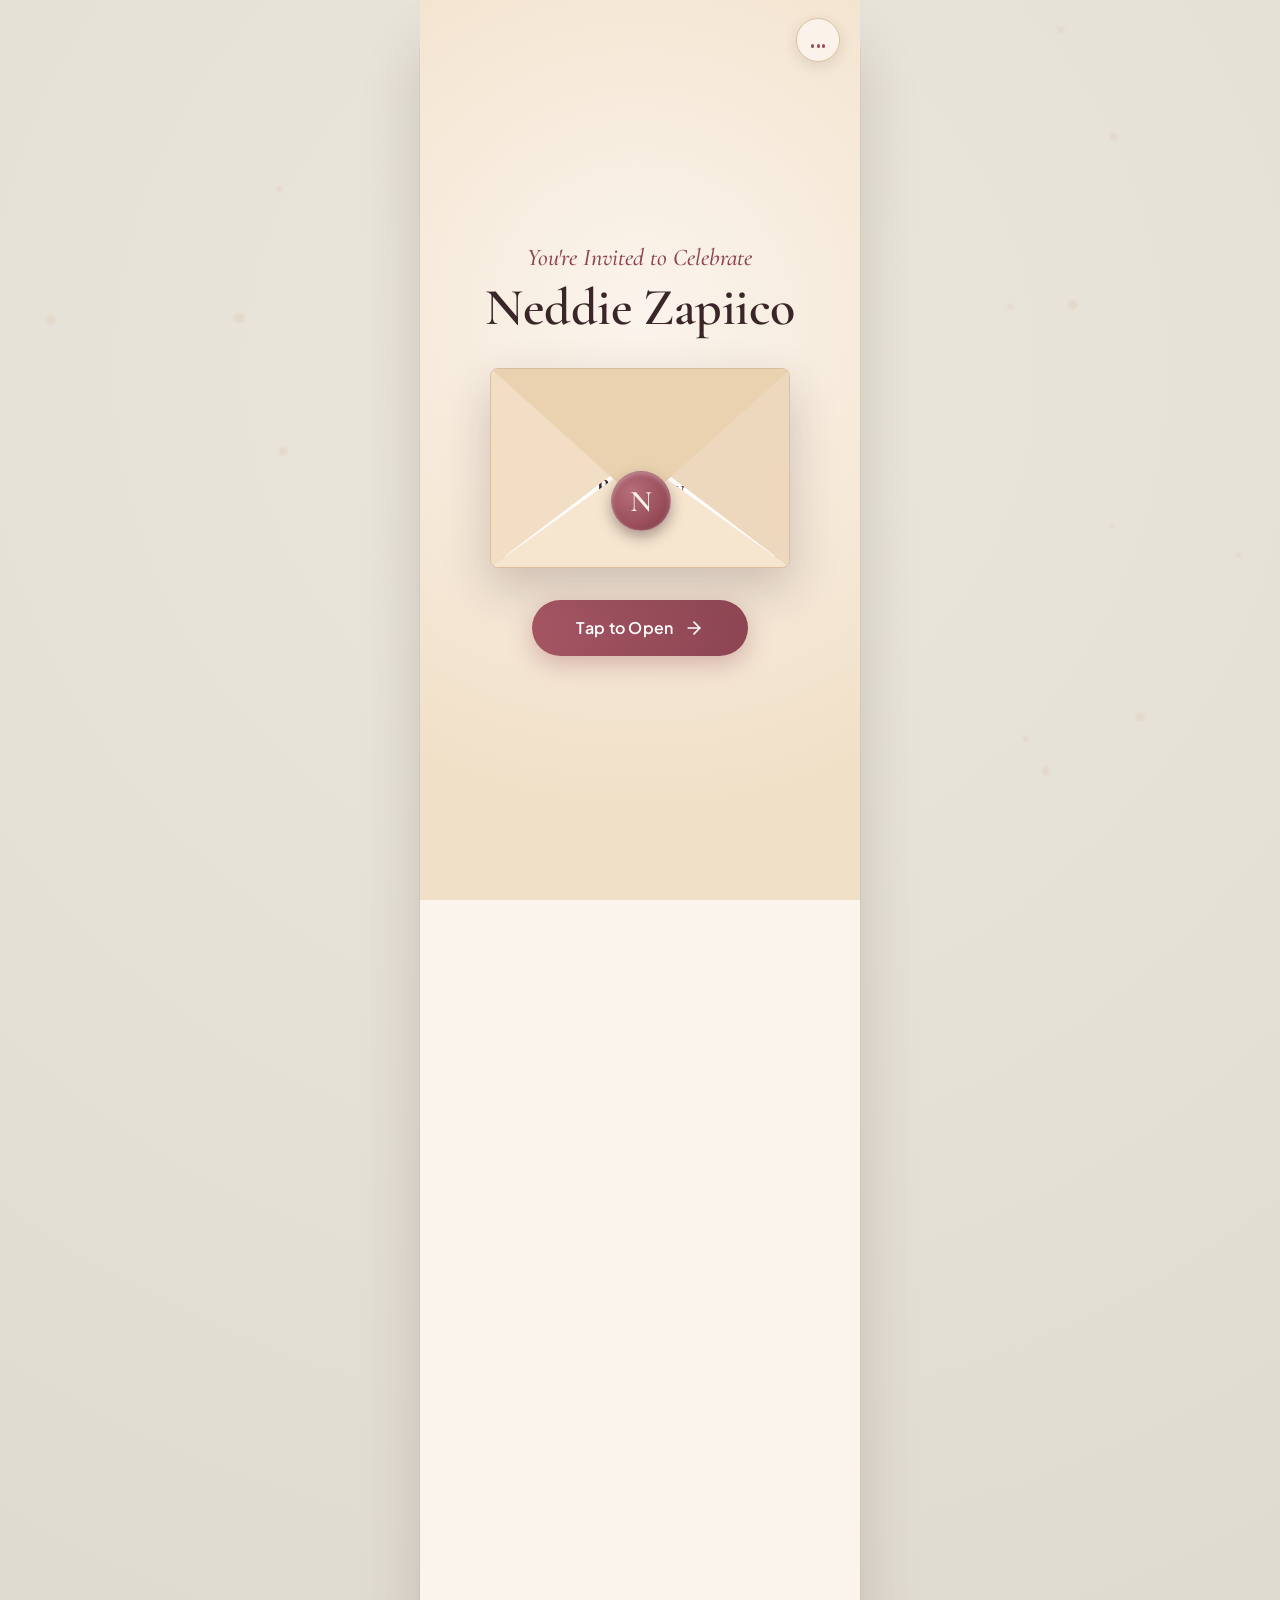
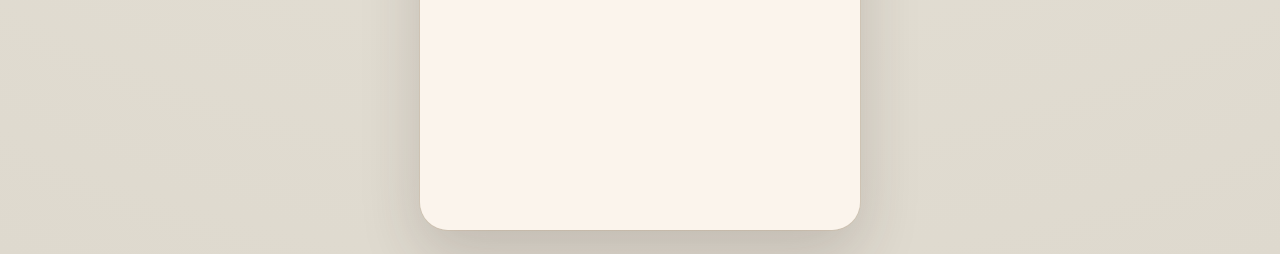
==== commit d7a0bb6c: "Update celebration details for Neddie Zapiico's 50th Birthday at Lipa Grill, add Happy Birthday audi" ====
--- a/index.html
+++ b/index.html
@@ -6,9 +6,9 @@
   <meta name="theme-color" content="#FBF4EC">
   <meta name="apple-mobile-web-app-capable" content="yes">
   <meta name="apple-mobile-web-app-status-bar-style" content="default">
-  <meta name="description" content="You're Invited to Celebrate Mom's Birthday! An elegant online invitation.">
-
-  <title>Mom's Birthday Celebration | Online Invitation</title>
+  <meta name="description" content="You're Invited to Celebrate Neddie Zapiico's 50th Birthday! An elegant online invitation.">
+
+  <title>Neddie Zapiico's 50th Birthday Celebration | Online Invitation</title>
 
   <!-- Preconnect to Google Fonts for lightning-fast typography on mobile -->
   <link rel="preconnect" href="https://fonts.googleapis.com">
@@ -44,7 +44,7 @@
       
       <div class="envelope-header">
         <p class="envelope-subtitle">You're Invited to Celebrate</p>
-        <h1 class="envelope-title">Mom</h1>
+        <h1 class="envelope-title">Neddie Zapiico</h1>
       </div>
 
       <!-- 3D Envelope Stage -->
@@ -57,7 +57,7 @@
           <!-- The letter sliding upward -->
           <div class="envelope-letter" id="envelope-letter">
             <span class="letter-mini-title">A Milestone Celebration</span>
-            <span class="letter-mini-name">Mom's Birthday</span>
+            <span class="letter-mini-name">Neddie Zapiico's Birthday</span>
             <span class="letter-mini-date">Tap below to open</span>
           </div>
 
@@ -71,8 +71,8 @@
           <!-- Top flap that rotates in 3D -->
           <div class="envelope-flap" id="envelope-flap" aria-hidden="true"></div>
 
-          <!-- Wax Seal with "M" initial -->
-          <div class="wax-seal" id="wax-seal" aria-hidden="true">M</div>
+          <!-- Wax Seal with "N" initial -->
+          <div class="wax-seal" id="wax-seal" aria-hidden="true">N</div>
 
         </div>
       </div>
@@ -99,10 +99,10 @@
         
         <!-- Arched Photo Frame -->
         <div class="mom-portrait-wrap">
-          <img src="asset/mader.jpeg" alt="Mom's Portrait" class="mom-portrait-img" loading="eager">
-        </div>
-
-        <h1 class="hero-name">Mom</h1>
+          <img src="asset/mader.jpeg" alt="Neddie Zapiico's Portrait" class="mom-portrait-img" loading="eager">
+        </div>
+
+        <h1 class="hero-name">Neddie Zapiico</h1>
         <p class="hero-milestone">50th Birthday</p>
 
         <!-- Live Real-Time Countdown -->
@@ -140,17 +140,7 @@
             
             <article class="memory-card">
               <div class="memory-photo-wrap">
-                <img src="asset/2.jpeg" alt="Memory Photo 1" loading="lazy">
-              </div>
-              <div class="memory-caption-box">
-                <h3 class="memory-caption-title">Forever Radiant</h3>
-                <p class="memory-caption-text">A heart full of love and grace that lights up every room.</p>
-              </div>
-            </article>
-
-            <article class="memory-card">
-              <div class="memory-photo-wrap">
-                <img src="asset/3.jpeg" alt="Memory Photo 2" loading="lazy">
+                <img src="asset/3.jpeg" alt="Memory Photo 1" loading="lazy">
               </div>
               <div class="memory-caption-box">
                 <h3 class="memory-caption-title">Golden Moments</h3>
@@ -160,17 +150,7 @@
 
             <article class="memory-card">
               <div class="memory-photo-wrap">
-                <img src="asset/4.jpeg" alt="Memory Photo 3" loading="lazy">
-              </div>
-              <div class="memory-caption-box">
-                <h3 class="memory-caption-title">Family First</h3>
-                <p class="memory-caption-text">The pillar of our family, nurturing every dream with devotion.</p>
-              </div>
-            </article>
-
-            <article class="memory-card">
-              <div class="memory-photo-wrap">
-                <img src="asset/5.jpeg" alt="Memory Photo 4" loading="lazy">
+                <img src="asset/5.jpeg" alt="Memory Photo 2" loading="lazy">
               </div>
               <div class="memory-caption-box">
                 <h3 class="memory-caption-title">Cherished Memories</h3>
@@ -180,7 +160,7 @@
 
             <article class="memory-card">
               <div class="memory-photo-wrap">
-                <img src="asset/cake.jpeg" alt="Memory Photo 5" loading="lazy">
+                <img src="asset/cake.jpeg" alt="Memory Photo 3" loading="lazy">
               </div>
               <div class="memory-caption-box">
                 <h3 class="memory-caption-title">A Life Well Lived</h3>
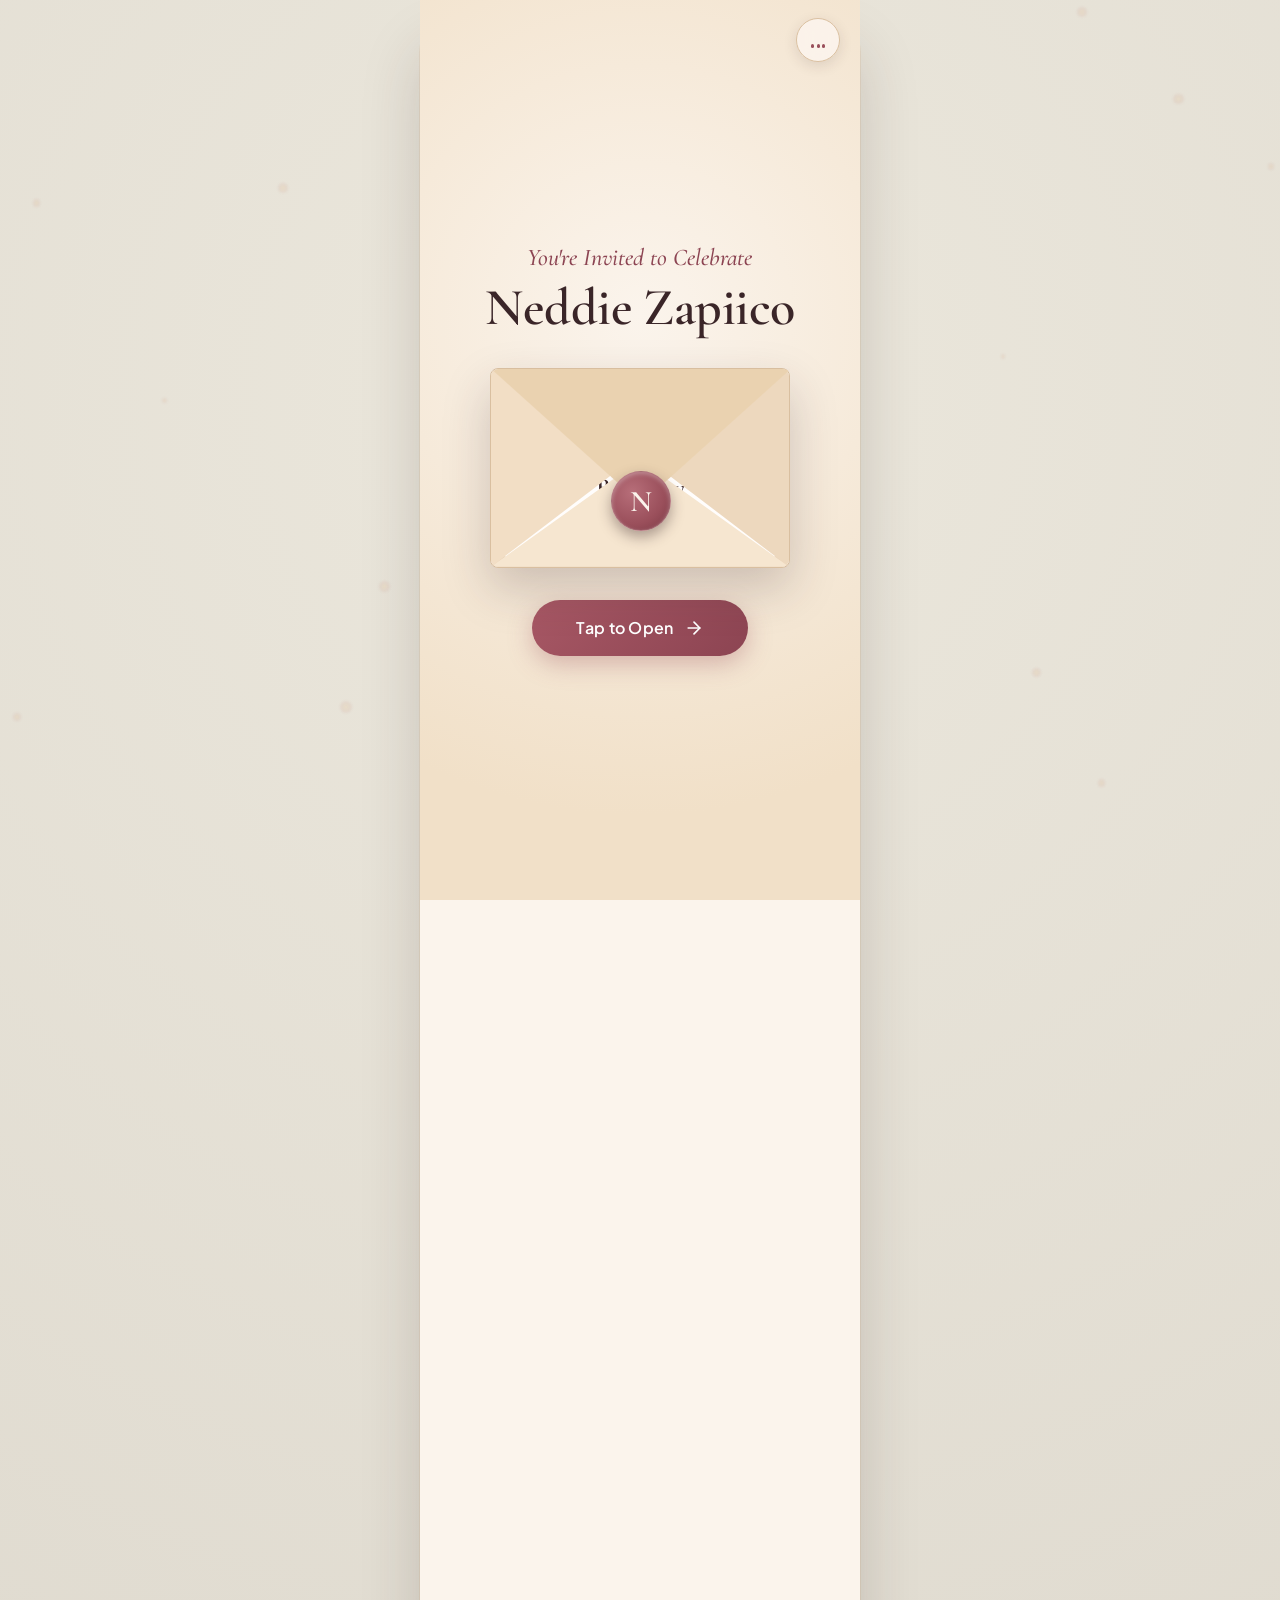
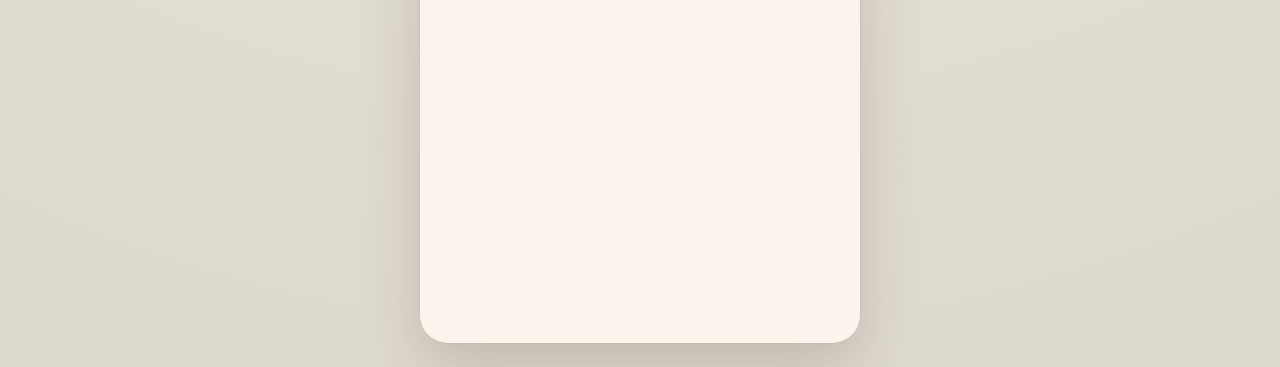
==== commit fa9224b0: "Add automatic smooth scroll-down tour and rotating Happy Birthday to You word carousel" ====
--- a/index.html
+++ b/index.html
@@ -124,7 +124,46 @@
             <div class="countdown-label">Secs</div>
           </div>
         </div>
+
+        <!-- Scroll down exploration button -->
+        <button id="btn-scroll-down" class="btn-scroll-down" aria-label="Scroll down to view details">
+          <span>Scroll to Explore</span>
+          <svg width="16" height="16" viewBox="0 0 24 24" fill="none" stroke="currentColor" stroke-width="2.5" stroke-linecap="round" stroke-linejoin="round" aria-hidden="true">
+            <path d="M12 5v14M19 12l-7 7-7-7"/>
+          </svg>
+        </button>
+
       </header>
+
+      <!-- --- ROTATING "HAPPY BIRTHDAY" WORD CAROUSEL --- -->
+      <div class="birthday-word-carousel" aria-label="Happy Birthday Word Carousel">
+        <div class="word-carousel-track">
+          <div class="word-carousel-group">
+            <span class="ticker-word highlight">✨ Happy Birthday to You!</span>
+            <span class="ticker-star">✦</span>
+            <span class="ticker-word">Neddie Zapiico</span>
+            <span class="ticker-star">✦</span>
+            <span class="ticker-word">Happy 50th Birthday</span>
+            <span class="ticker-star">✦</span>
+            <span class="ticker-word highlight">🎂 Happy Birthday to You!</span>
+            <span class="ticker-star">✦</span>
+            <span class="ticker-word">Celebrating 50 Golden Years</span>
+            <span class="ticker-star">✦</span>
+          </div>
+          <div class="word-carousel-group" aria-hidden="true">
+            <span class="ticker-word highlight">✨ Happy Birthday to You!</span>
+            <span class="ticker-star">✦</span>
+            <span class="ticker-word">Neddie Zapiico</span>
+            <span class="ticker-star">✦</span>
+            <span class="ticker-word">Happy 50th Birthday</span>
+            <span class="ticker-star">✦</span>
+            <span class="ticker-word highlight">🎂 Happy Birthday to You!</span>
+            <span class="ticker-star">✦</span>
+            <span class="ticker-word">Celebrating 50 Golden Years</span>
+            <span class="ticker-star">✦</span>
+          </div>
+        </div>
+      </div>
 
       <!-- --- MEMORY LANE SECTION --- -->
       <section class="memory-lane-section" aria-label="Memory Lane Photo Carousel">
--- a/css/style.css
+++ b/css/style.css
@@ -614,6 +614,112 @@
   color: var(--color-text-muted);
 }
 
+/* Scroll Down Exploration Button */
+.btn-scroll-down {
+  display: inline-flex;
+  align-items: center;
+  gap: 8px;
+  margin-top: 24px;
+  padding: 10px 22px;
+  border-radius: var(--radius-pill);
+  border: 1px solid var(--color-border-gold);
+  background: rgba(255, 250, 244, 0.85);
+  backdrop-filter: blur(4px);
+  -webkit-backdrop-filter: blur(4px);
+  font-size: 12px;
+  font-weight: 600;
+  letter-spacing: 0.1em;
+  text-transform: uppercase;
+  color: var(--color-primary-dark);
+  box-shadow: 0 4px 14px rgba(58, 37, 40, 0.08);
+  transition: transform 0.2s ease, background-color 0.2s ease;
+  animation: bounceDown 2s ease-in-out infinite;
+  cursor: pointer;
+}
+
+.btn-scroll-down:hover {
+  background: #FFFDFC;
+}
+
+.btn-scroll-down:active {
+  transform: scale(0.95);
+}
+
+@keyframes bounceDown {
+  0%, 20%, 50%, 80%, 100% {
+    transform: translateY(0);
+  }
+  40% {
+    transform: translateY(6px);
+  }
+  60% {
+    transform: translateY(3px);
+  }
+}
+
+/* --- ROTATING "HAPPY BIRTHDAY" WORD CAROUSEL --- */
+.birthday-word-carousel {
+  width: 100%;
+  overflow: hidden;
+  background: linear-gradient(90deg, #8C4452 0%, #9A4F5B 50%, #8C4452 100%);
+  color: #FFFDFC;
+  padding: 13px 0;
+  box-shadow: 0 4px 16px rgba(154, 79, 91, 0.22);
+  border-top: 1px solid rgba(232, 213, 181, 0.4);
+  border-bottom: 1px solid rgba(232, 213, 181, 0.4);
+  position: relative;
+  user-select: none;
+  display: flex;
+}
+
+.word-carousel-track {
+  display: flex;
+  width: max-content;
+  animation: wordMarquee 16s linear infinite;
+  will-change: transform;
+}
+
+.birthday-word-carousel:hover .word-carousel-track {
+  animation-play-state: paused;
+}
+
+@keyframes wordMarquee {
+  0% {
+    transform: translate3d(0, 0, 0);
+  }
+  100% {
+    transform: translate3d(-50%, 0, 0);
+  }
+}
+
+.word-carousel-group {
+  display: flex;
+  align-items: center;
+  gap: 20px;
+  padding-right: 20px;
+}
+
+.ticker-word {
+  font-family: var(--font-serif);
+  font-size: 19px;
+  font-weight: 600;
+  letter-spacing: 0.04em;
+  white-space: nowrap;
+}
+
+.ticker-word.highlight {
+  font-style: italic;
+  font-weight: 700;
+  color: #FFE7C2;
+  text-shadow: 0 1px 4px rgba(0, 0, 0, 0.25);
+}
+
+.ticker-star {
+  color: #E8D5B5;
+  font-size: 13px;
+  opacity: 0.85;
+}
+
 /* --- Memory Lane Section --- */
 .memory-lane-section {
   padding: 38px 0 42px;
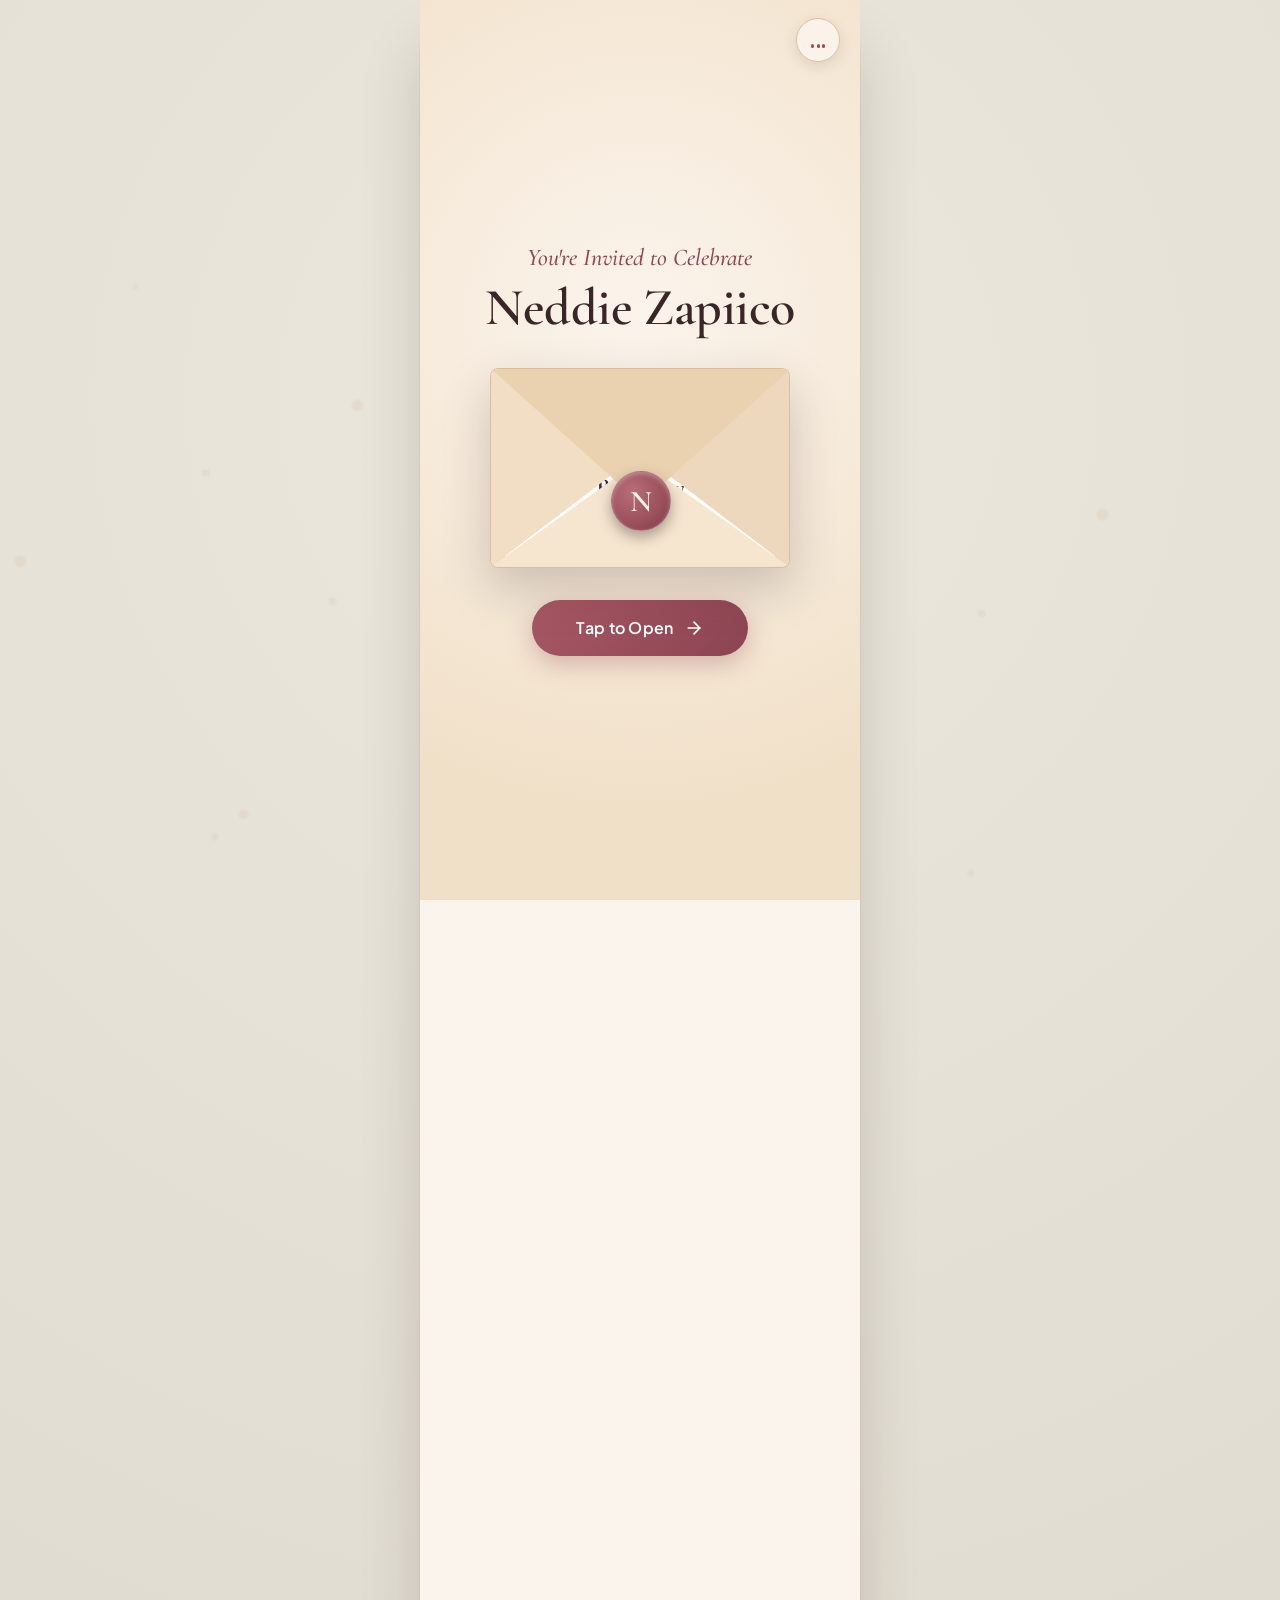
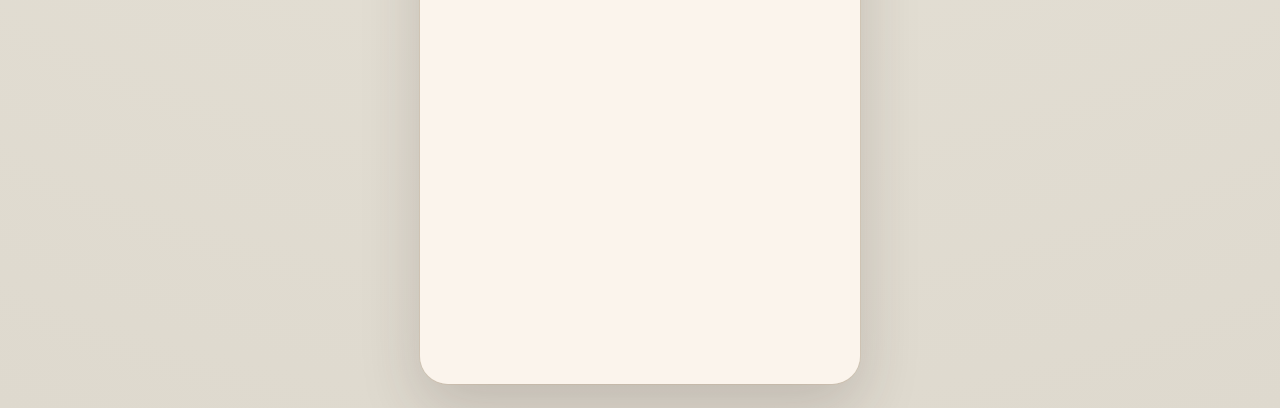
==== commit 858725d8: "drafft5" ====
--- a/index.html
+++ b/index.html
@@ -141,13 +141,14 @@
           <div class="word-carousel-group">
             <span class="ticker-word highlight">✨ Happy Birthday to You!</span>
             <span class="ticker-star">✦</span>
-            <span class="ticker-word">Neddie Zapiico</span>
+            <span class="ticker-word">Neddie Zapico</span>
             <span class="ticker-star">✦</span>
             <span class="ticker-word">Happy 50th Birthday</span>
             <span class="ticker-star">✦</span>
             <span class="ticker-word highlight">🎂 Happy Birthday to You!</span>
             <span class="ticker-star">✦</span>
             <span class="ticker-word">Celebrating 50 Golden Years</span>
+            <span class="ticker-star"> presence is good, money is better</span>
             <span class="ticker-star">✦</span>
           </div>
           <div class="word-carousel-group" aria-hidden="true">
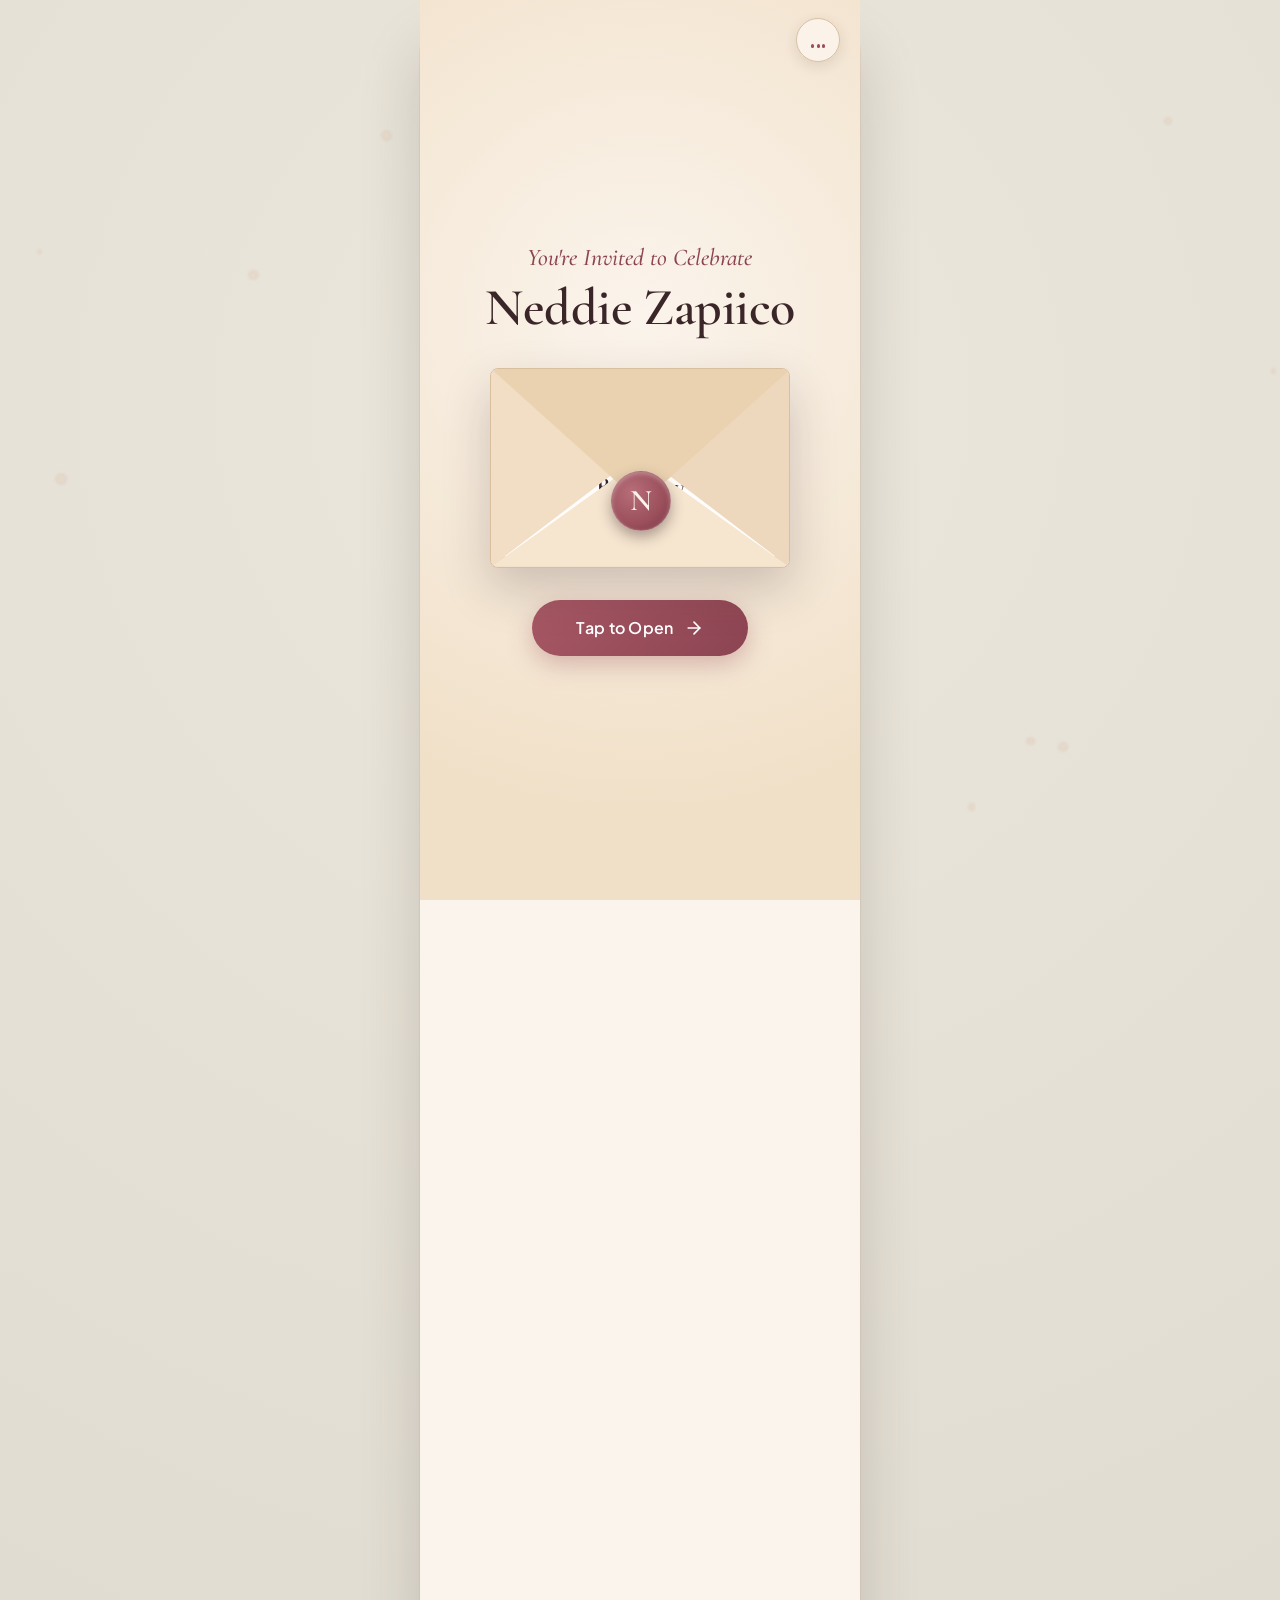
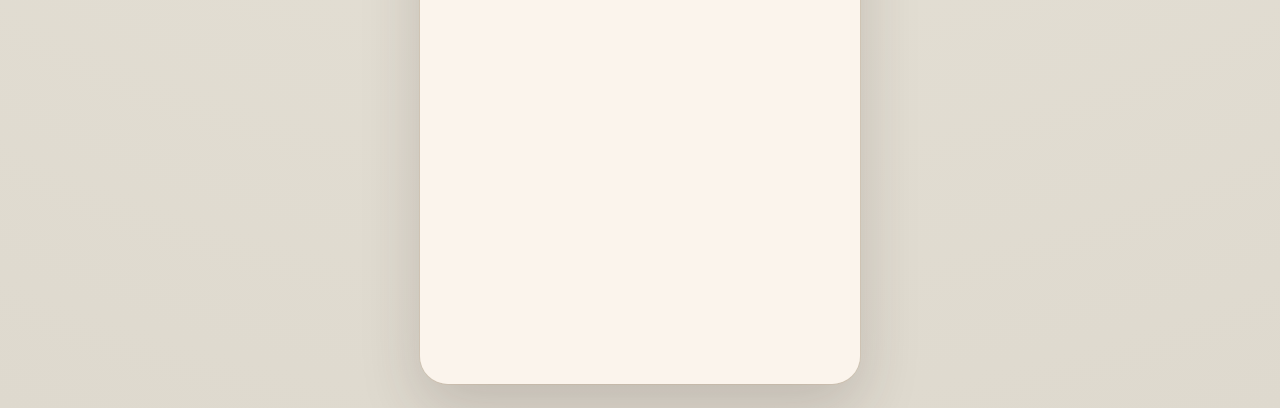
==== commit e2dd476f: "drafft6" ====
--- a/index.html
+++ b/index.html
@@ -6,7 +6,7 @@
   <meta name="theme-color" content="#FBF4EC">
   <meta name="apple-mobile-web-app-capable" content="yes">
   <meta name="apple-mobile-web-app-status-bar-style" content="default">
-  <meta name="description" content="You're Invited to Celebrate Neddie Zapiico's 50th Birthday! An elegant online invitation.">
+  <meta name="description" content="You're Invited to Celebrate Neddie Zapico's 50th Birthday! An elegant online invitation.">
 
   <title>Neddie Zapiico's 50th Birthday Celebration | Online Invitation</title>
 
@@ -44,7 +44,7 @@
       
       <div class="envelope-header">
         <p class="envelope-subtitle">You're Invited to Celebrate</p>
-        <h1 class="envelope-title">Neddie Zapiico</h1>
+        <h1 class="envelope-title">Neddie Zapico</h1>
       </div>
 
       <!-- 3D Envelope Stage -->
@@ -57,7 +57,7 @@
           <!-- The letter sliding upward -->
           <div class="envelope-letter" id="envelope-letter">
             <span class="letter-mini-title">A Milestone Celebration</span>
-            <span class="letter-mini-name">Neddie Zapiico's Birthday</span>
+            <span class="letter-mini-name">Neddie Zapico's Birthday</span>
             <span class="letter-mini-date">Tap below to open</span>
           </div>
 
@@ -99,10 +99,10 @@
         
         <!-- Arched Photo Frame -->
         <div class="mom-portrait-wrap">
-          <img src="asset/mader.jpeg" alt="Neddie Zapiico's Portrait" class="mom-portrait-img" loading="eager">
-        </div>
-
-        <h1 class="hero-name">Neddie Zapiico</h1>
+          <img src="asset/mader.jpeg" alt="Neddie Zapico's Portrait" class="mom-portrait-img" loading="eager">
+        </div>
+
+        <h1 class="hero-name">Neddie Zapico</h1>
         <p class="hero-milestone">50th Birthday</p>
 
         <!-- Live Real-Time Countdown -->
@@ -154,7 +154,7 @@
           <div class="word-carousel-group" aria-hidden="true">
             <span class="ticker-word highlight">✨ Happy Birthday to You!</span>
             <span class="ticker-star">✦</span>
-            <span class="ticker-word">Neddie Zapiico</span>
+            <span class="ticker-word">Neddie Zapico</span>
             <span class="ticker-star">✦</span>
             <span class="ticker-word">Happy 50th Birthday</span>
             <span class="ticker-star">✦</span>
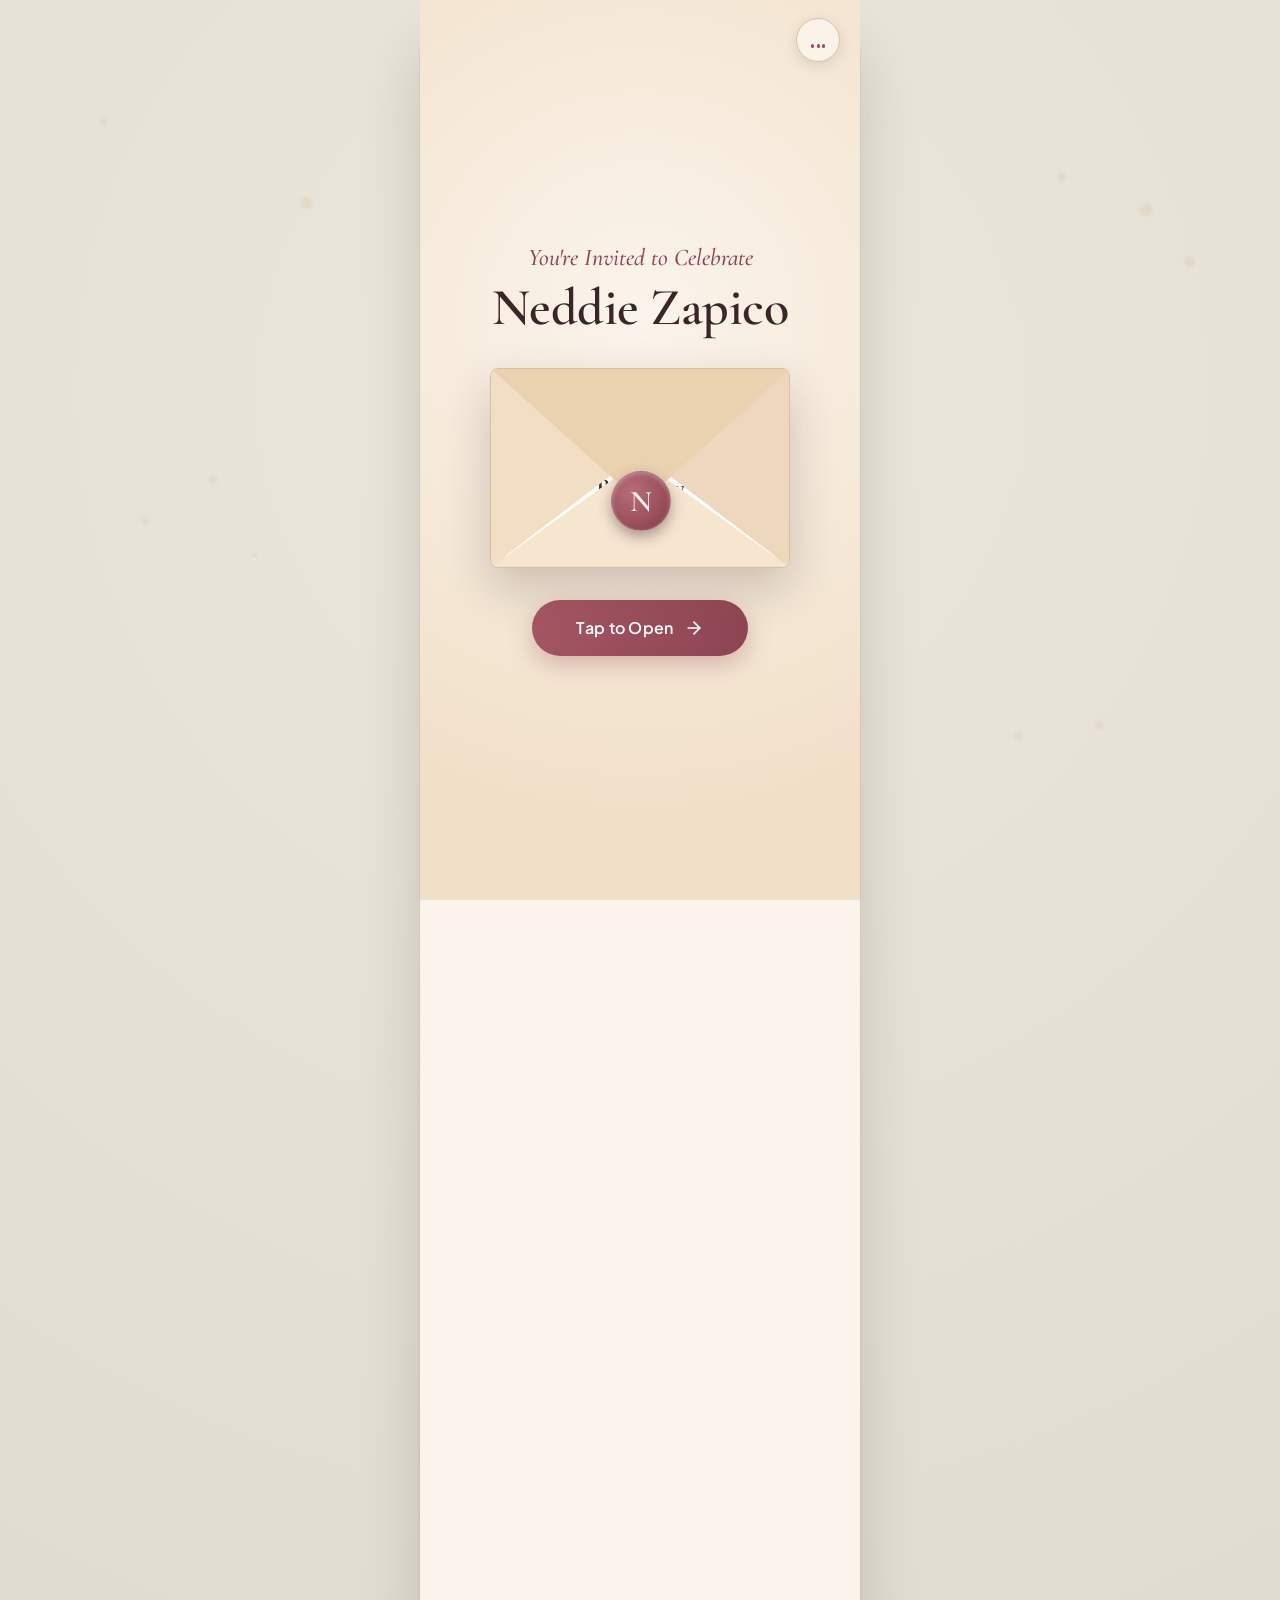
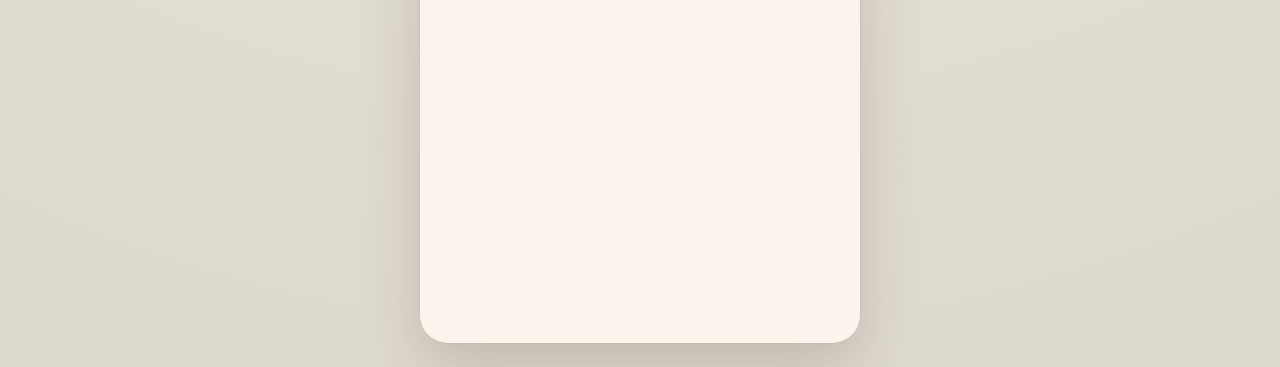
==== commit 55319050: "Correct spelling to Neddie Zapico and set mainInvitationPicture.jpeg as the top portrait" ====
--- a/index.html
+++ b/index.html
@@ -8,7 +8,7 @@
   <meta name="apple-mobile-web-app-status-bar-style" content="default">
   <meta name="description" content="You're Invited to Celebrate Neddie Zapico's 50th Birthday! An elegant online invitation.">
 
-  <title>Neddie Zapiico's 50th Birthday Celebration | Online Invitation</title>
+  <title>Neddie Zapico's 50th Birthday Celebration | Online Invitation</title>
 
   <!-- Preconnect to Google Fonts for lightning-fast typography on mobile -->
   <link rel="preconnect" href="https://fonts.googleapis.com">
@@ -99,7 +99,7 @@
         
         <!-- Arched Photo Frame -->
         <div class="mom-portrait-wrap">
-          <img src="asset/mader.jpeg" alt="Neddie Zapico's Portrait" class="mom-portrait-img" loading="eager">
+          <img src="asset/mainInvitationPicture.jpeg" alt="Neddie Zapico's Portrait" class="mom-portrait-img" loading="eager">
         </div>
 
         <h1 class="hero-name">Neddie Zapico</h1>
@@ -148,7 +148,8 @@
             <span class="ticker-word highlight">🎂 Happy Birthday to You!</span>
             <span class="ticker-star">✦</span>
             <span class="ticker-word">Celebrating 50 Golden Years</span>
-            <span class="ticker-star"> presence is good, money is better</span>
+            <span class="ticker-star">✦</span>
+            <span class="ticker-word">Presence is good, money is better</span>
             <span class="ticker-star">✦</span>
           </div>
           <div class="word-carousel-group" aria-hidden="true">
@@ -161,6 +162,8 @@
             <span class="ticker-word highlight">🎂 Happy Birthday to You!</span>
             <span class="ticker-star">✦</span>
             <span class="ticker-word">Celebrating 50 Golden Years</span>
+            <span class="ticker-star">✦</span>
+            <span class="ticker-word">Presence is good, money is better</span>
             <span class="ticker-star">✦</span>
           </div>
         </div>
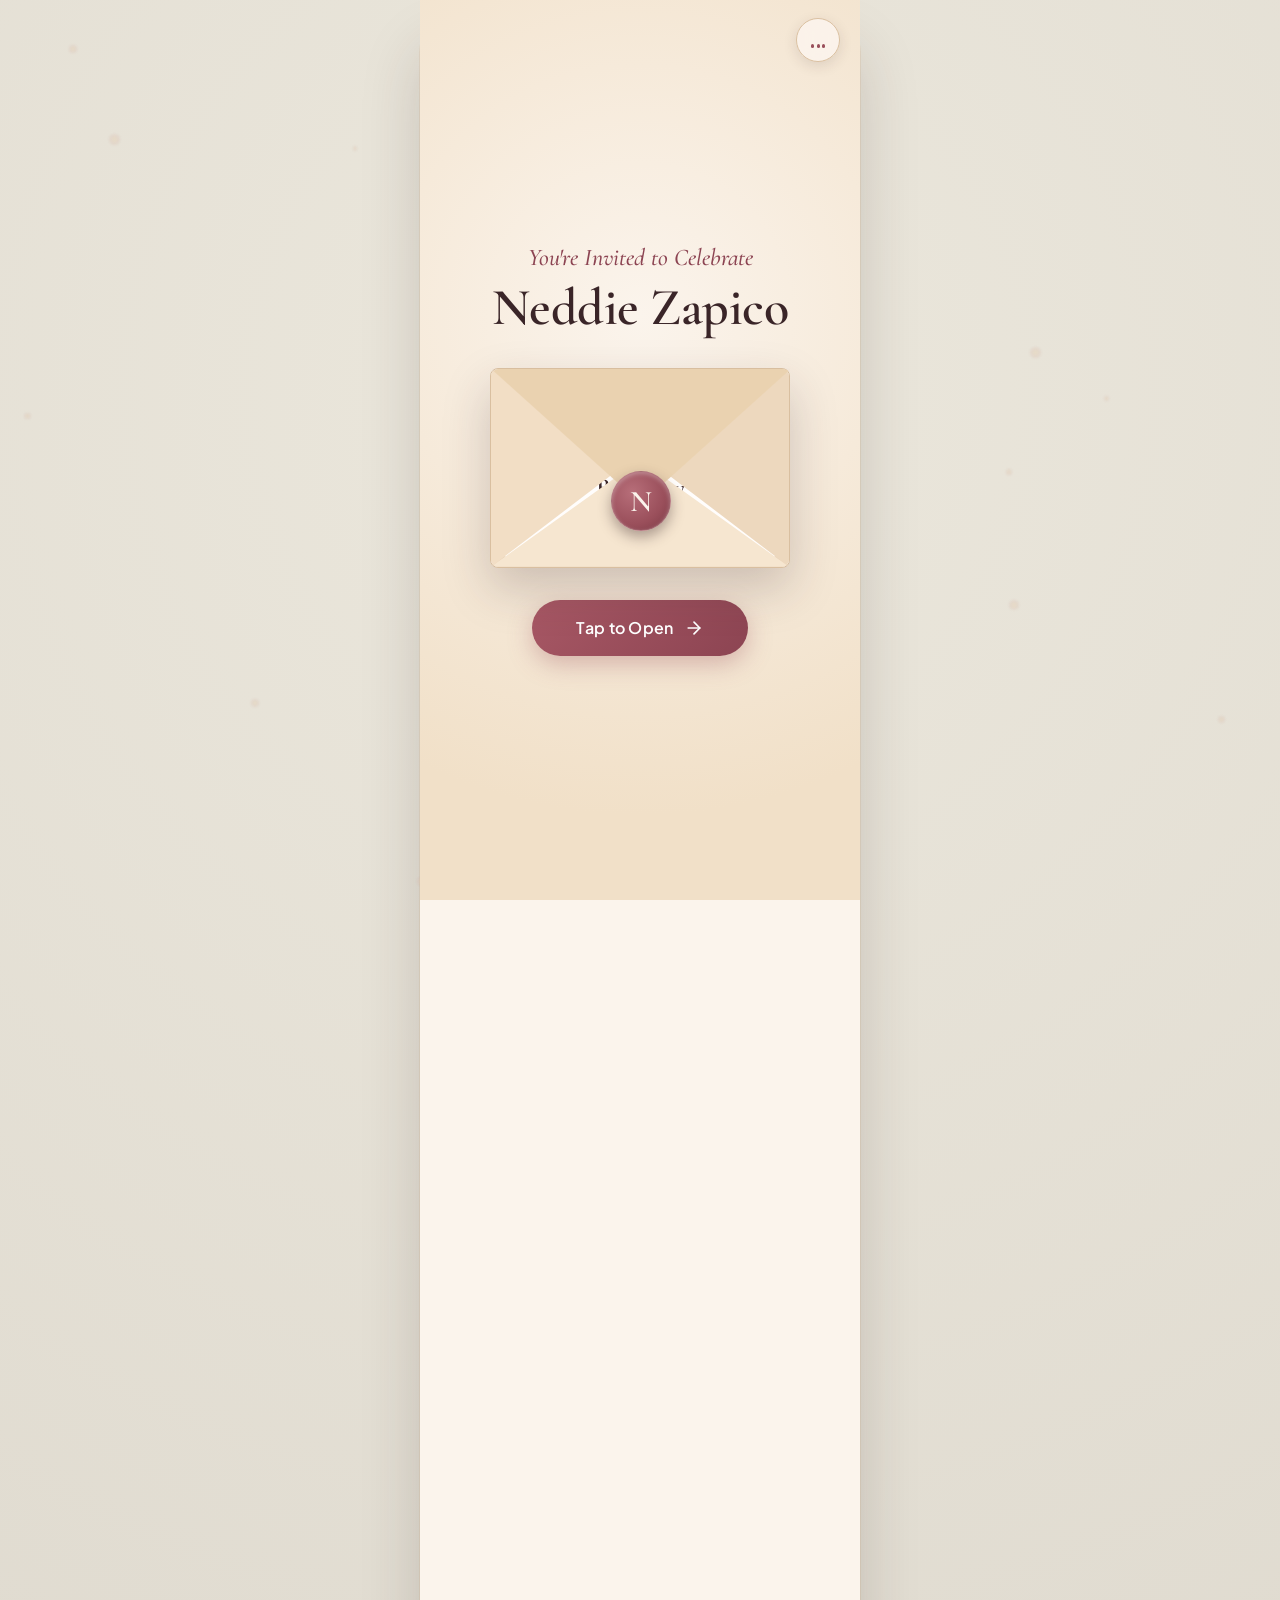
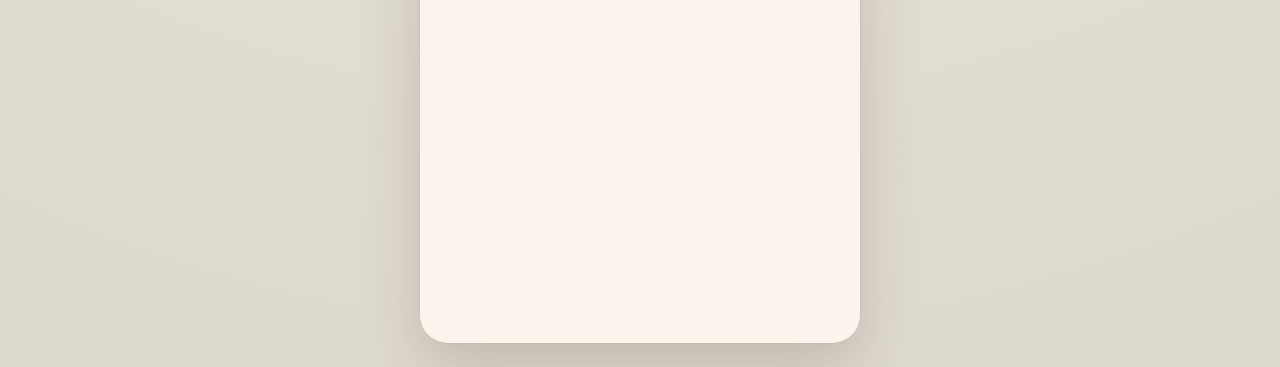
==== commit cd2cefcc: "Update celebration time details to 5:00 PM – 6:00 PM (Dinner) across invitation and countdown" ====
--- a/index.html
+++ b/index.html
@@ -229,7 +229,7 @@
           <div class="detail-card">
             <p class="detail-card-badge">Date &amp; Time</p>
             <div class="detail-card-main">Wednesday, November 11, 2026</div>
-            <div class="detail-card-sub">12:00 PM – 1:00 PM</div>
+            <div class="detail-card-sub">5:00 PM – 6:00 PM (Dinner)</div>
           </div>
 
           <!-- Venue Card -->
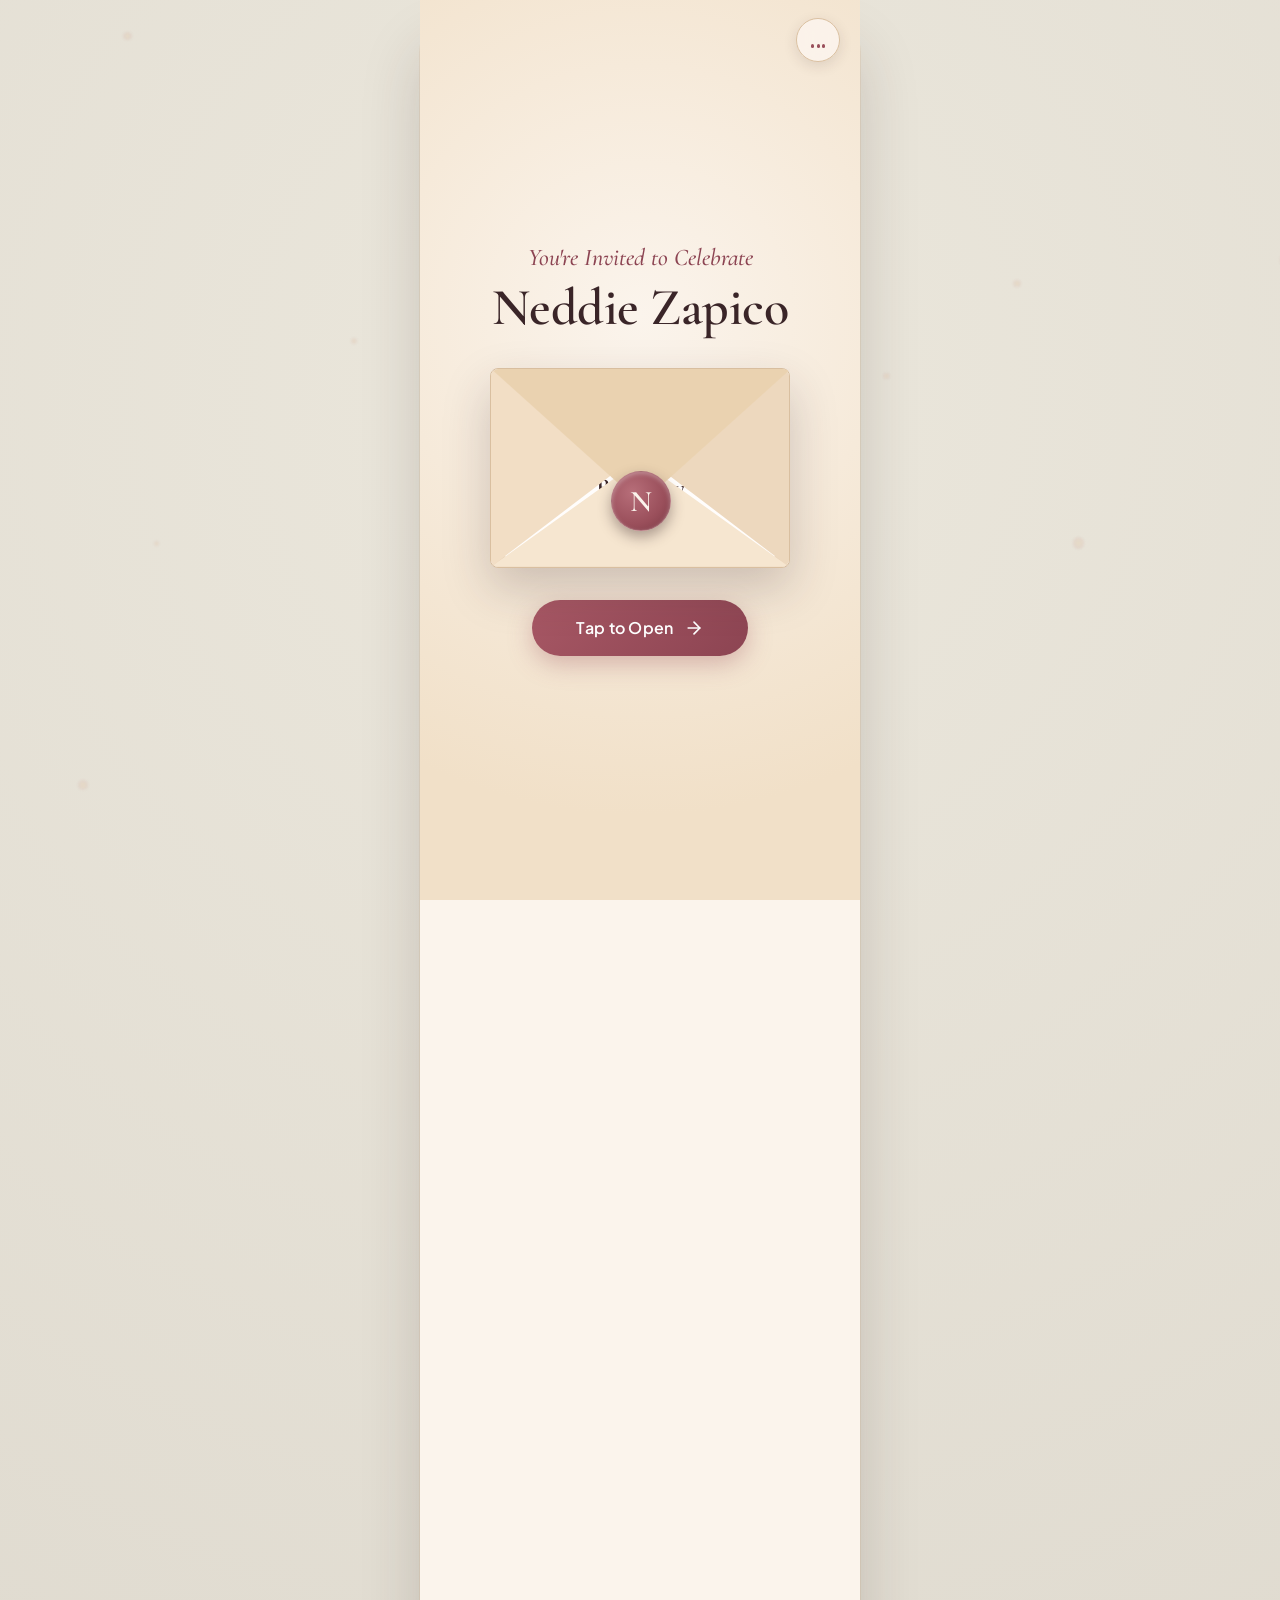
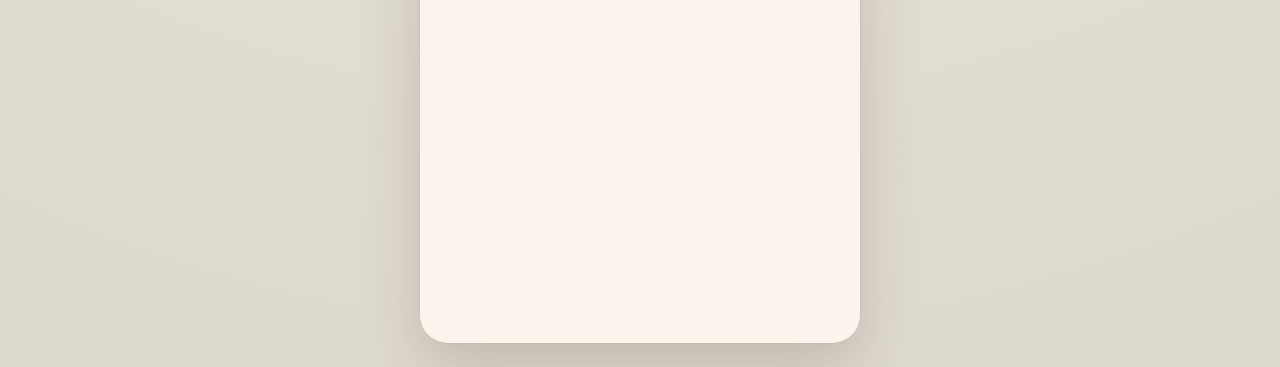
==== commit a3a1c143: "Remove 'Presence is good, money is better' phrase from word carousel" ====
--- a/index.html
+++ b/index.html
@@ -149,8 +149,6 @@
             <span class="ticker-star">✦</span>
             <span class="ticker-word">Celebrating 50 Golden Years</span>
             <span class="ticker-star">✦</span>
-            <span class="ticker-word">Presence is good, money is better</span>
-            <span class="ticker-star">✦</span>
           </div>
           <div class="word-carousel-group" aria-hidden="true">
             <span class="ticker-word highlight">✨ Happy Birthday to You!</span>
@@ -162,8 +160,6 @@
             <span class="ticker-word highlight">🎂 Happy Birthday to You!</span>
             <span class="ticker-star">✦</span>
             <span class="ticker-word">Celebrating 50 Golden Years</span>
-            <span class="ticker-star">✦</span>
-            <span class="ticker-word">Presence is good, money is better</span>
             <span class="ticker-star">✦</span>
           </div>
         </div>
